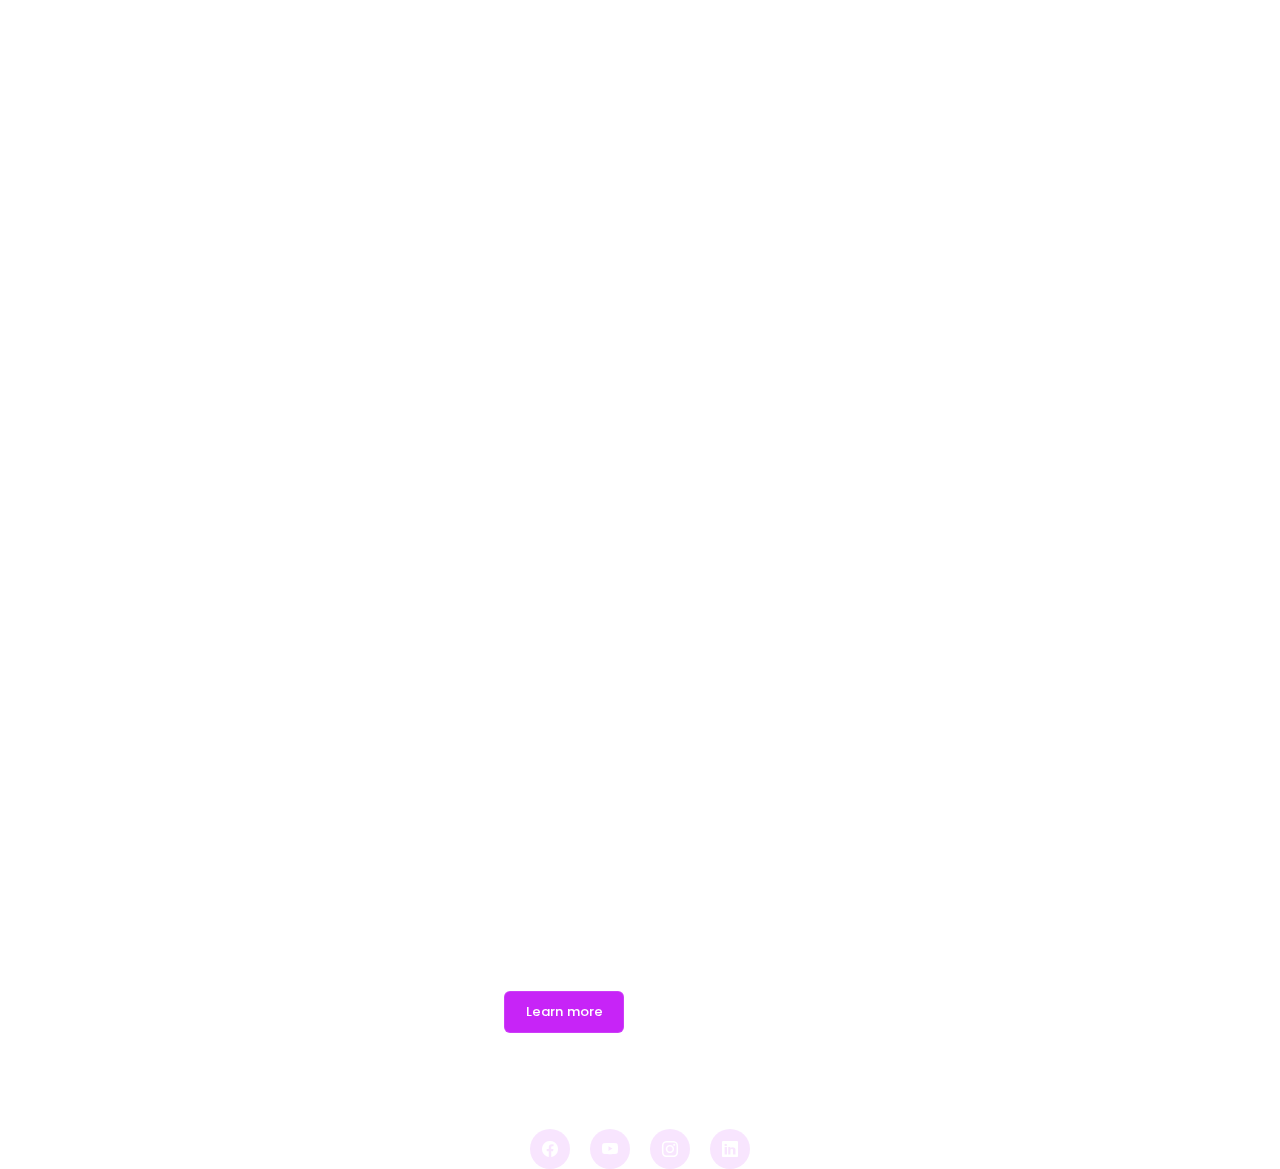
==== index.html @ b19f6e7a "Add files via upload" ====
<!DOCTYPE html>
<html lang="en">
<head>
    <meta charset="UTF-8">
    <meta name="viewport" content="width=device-width, initial-scale=1.0">
    <title>Animated Landing Page</title>
    <!-- CSS File  -->
    <link rel="stylesheet" href="styles.css">
    <!-- Bootstrap Icons  -->
    <link rel="stylesheet" href="https://cdn.jsdelivr.net/npm/bootstrap-icons@1.11.3/font/bootstrap-icons.min.css">
</head>
<body>
    <video autoplay loop muted>
        <source src="media/bg.mp4" >
    </video>
    <nav class="navbar">
        <div class="container">
            <a href="#" class="logo">Temporal Odyssey VR</a>
            <ul>
                <li><a href="#">Home</a></li>
                <li><a href="#">Services</a></li>
                <li><a href="#">Products</a></li>
                <li><a href="#">Plans</a></li>
                <li><a href="#">Contact</a></li>
            </ul>
        </div>
    </nav>

    <main class="container">
        <div class="page-content">
            <div class="inner-content">
                <h1 class="heading">Temporal Odyssey VR</h1>
                <p>Lorem ipsum dolor sit amet consectetur adipisicing elit. Maiores ullam, aliquid in vel quo eius possimus magni quibusdam ex perferendis, natus suscipit voluptas, debitis unde vitae omnis saepe ratione ea?</p>
                <div class="buttons">
                    <a href="#" class="active">Learn more</a>
                    <a href="#">Browse</a>
                </div>

                <div class="social-links">
                    <a href="#" class="bi bi-facebook" ></a>
                    <a href="#" class="bi bi-youtube" ></a>
                    <a href="#" class="bi bi-instagram" ></a>
                    <a href="#" class="bi bi-linkedin" ></a>
                </div>
            </div>
        </div>
    </main>
</body>
</html>
---- styles.css ----
/* Font Family  */
@font-face { font-family: 'Keshiki';  src: url("font-family/Keshiki/Sdasian-WyDon.ttf");  }
@font-face { font-family: 'sd-asian'; src: url("font-family/SD-Asian/Sdasian-WyDon.ttf"); }
@font-face { font-family: 'Poppins'; src: url("font-family/Poppins/Poppins-Medium.ttf");}

*, ::before, ::after {
    margin: 0;
    padding: 0;
    transition: .3s;
    box-sizing: border-box;
    color: #fff;
}

video {
    position: absolute;
    left: 0;
    top: 0;
    height: 100%;
    width: 100%;
    object-fit: cover;
    pointer-events: none;
    z-index: -1;
    transition: 1s;
}

.container {
    max-width: 950px;
    margin: auto;
}

.navbar {
    padding: 12px 10px;
}

.navbar .container {
    display: flex;
    justify-content: space-between;
    align-items: center;
}

.navbar .logo {
    font-family: 'sd-asian';
    text-decoration: none;
    font-size: 2rem;
}

.navbar ul {
    list-style-type: none;
    display: flex;
}

.navbar ul a {
    display: block;
    text-decoration: none;
    margin: 0 10px;
    padding: 8px 16px;
    font-family: 'Keshiki';
    position: relative;
}

.navbar ul:has(a:hover) a:not(:hover) {
    filter: blur(10px);
}

.page-content {
    text-align: center;
    margin-top: 12rem;
    padding: 0 10px;
}

.page-content .inner-content .heading {
    font-size: 16rem;
    font-family: 'sd-asian';
}

.page-content .inner-content p {
    font-family: 'Poppins', sans-serif;
}

.page-content .buttons {
    display: flex;
    justify-content: center;
    margin-top: 20px;
}

.page-content .buttons a {
    display: block;
    font-family: 'Poppins', sans-serif;
    text-decoration: none;
    margin: 0 16px;
    padding: 10px 12px;
    border-radius: 6px;
    font-size: 13px;
    min-width: 120px;
    text-align: center;
    position: relative;
    backdrop-filter: blur(60px);
    overflow: hidden;
    z-index: 1;
    border: 1px solid #ffffff1e;
}

.page-content .buttons a.active {
    background-color: #c724f7;
}

.page-content .buttons a.active:hover {
    box-shadow: 0 0 40px #c724f7;
}

.page-content .buttons a:nth-child(2)::before {
    content: '';
    position: absolute;
    left: -100%;
    top: 0;
    width: 100%;
    height: 100%;
    background: linear-gradient(40deg, #ffffff00, #ffffff20, #ffffff00);
    z-index: -1;
}

.page-content .buttons a:nth-child(2):hover::before { 
    left: 100%;
}

.page-content .buttons a:nth-child(2):hover {
    transition-delay: .3s;
    box-shadow: 0 0 40px #c724f7;
    background-color: #c724f7;
}

.page-content .social-links {
    margin-top: 6rem;
    display: flex;
    justify-content: center;
}

.page-content .social-links a {
    display: block;
    height: 40px;
    width: 40px;
    margin: 0 10px;
    border-radius: 99px;
    display: flex;
    justify-content: center;
    align-items: center;
    text-decoration: none;
    backdrop-filter: blur(160px);
    background: #c624f71e;
    overflow: hidden;
    position: relative;
    z-index: 1;
}

.page-content .social-links a::after {
    content: '';
    position: absolute;
    left: 0;
    bottom: 0;
    width: 100%;
    height: 0%;
    background: #c724f7;
    z-index: -1;
}

.page-content .social-links a:hover::after { 
    height: 100%;
}
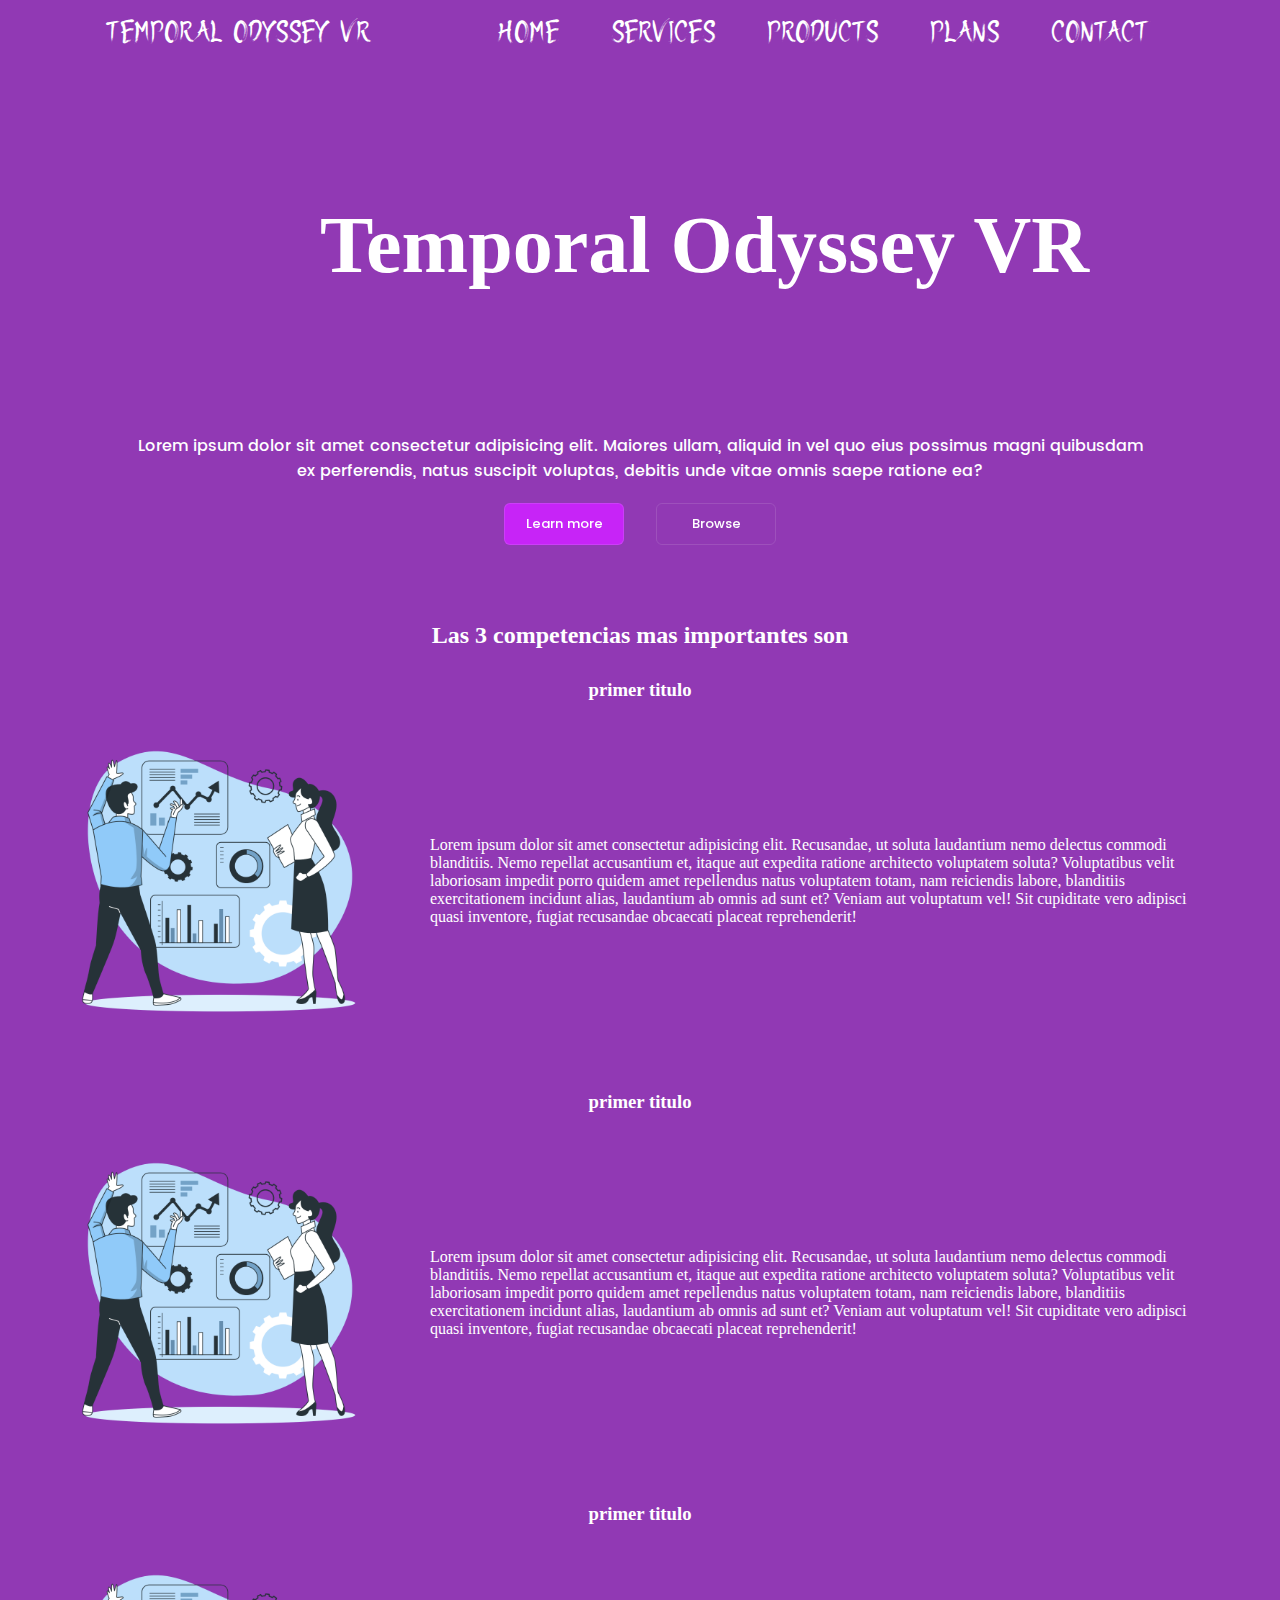
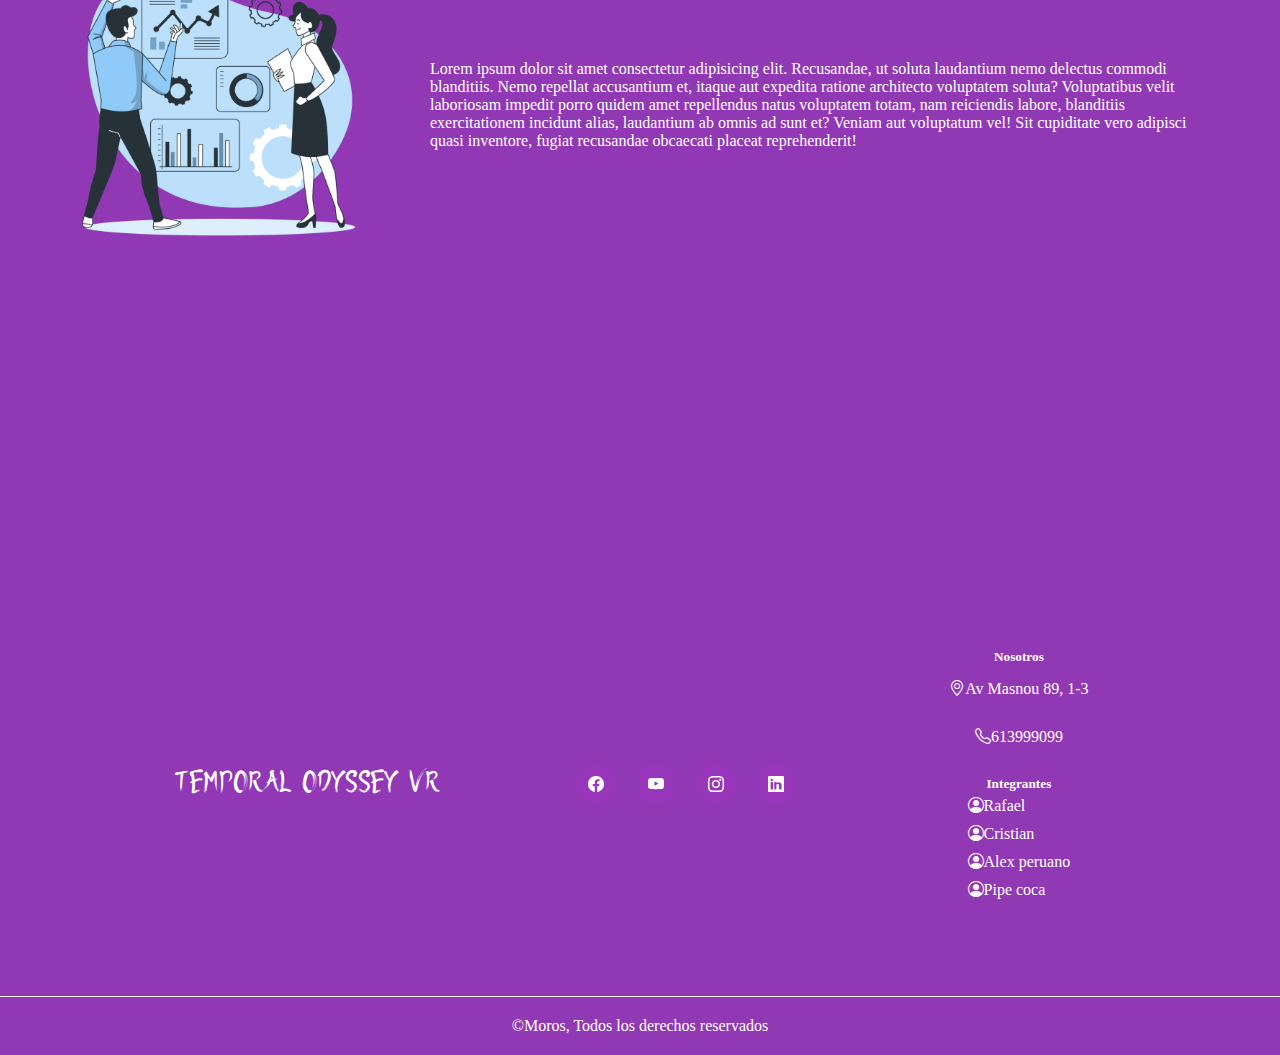
==== commit 8d21c156: "mejora del template, se ha arreglado algunos errores y he añadido un tema base" ====
--- a/index.html
+++ b/index.html
@@ -8,42 +8,118 @@
     <link rel="stylesheet" href="styles.css">
     <!-- Bootstrap Icons  -->
     <link rel="stylesheet" href="https://cdn.jsdelivr.net/npm/bootstrap-icons@1.11.3/font/bootstrap-icons.min.css">
+    <link rel="stylesheet" href="alex-es-gey.com">
+    <!-- import !important -->
+
 </head>
 <body>
-    <video autoplay loop muted>
-        <source src="media/bg.mp4" >
-    </video>
-    <nav class="navbar">
-        <div class="container">
-            <a href="#" class="logo">Temporal Odyssey VR</a>
-            <ul>
-                <li><a href="#">Home</a></li>
-                <li><a href="#">Services</a></li>
-                <li><a href="#">Products</a></li>
-                <li><a href="#">Plans</a></li>
-                <li><a href="#">Contact</a></li>
-            </ul>
+   <div class="hero">
+        <video autoplay loop muted>
+            <source src="media/bg.mp4" >
+        </video>
+        <nav class="navbar">
+            <div class="container navbar-slide">
+                <a href="#" class="logo">Temporal Odyssey VR</a>
+                <ul>
+                    <li><a href="#">Home</a></li>
+                    <li><a href="#">Services</a></li>
+                    <li><a href="#">Products</a></li>
+                    <li><a href="#">Plans</a></li>
+                    <li><a href="#">Contact</a></li>
+                </ul>
+            </div>
+        </nav>
+        <div class="title-flot">
+            <div class="wrapper">
+                <h1 class="heading">Temporal Odyssey VR</h1>
+            </div>
         </div>
-    </nav>
-
-    <main class="container">
         <div class="page-content">
             <div class="inner-content">
-                <h1 class="heading">Temporal Odyssey VR</h1>
                 <p>Lorem ipsum dolor sit amet consectetur adipisicing elit. Maiores ullam, aliquid in vel quo eius possimus magni quibusdam ex perferendis, natus suscipit voluptas, debitis unde vitae omnis saepe ratione ea?</p>
                 <div class="buttons">
                     <a href="#" class="active">Learn more</a>
                     <a href="#">Browse</a>
                 </div>
-
-                <div class="social-links">
-                    <a href="#" class="bi bi-facebook" ></a>
-                    <a href="#" class="bi bi-youtube" ></a>
-                    <a href="#" class="bi bi-instagram" ></a>
-                    <a href="#" class="bi bi-linkedin" ></a>
+            </div>
+        </div>
+   </div>
+    <main class="main">
+        <section id="competencia">
+            <div class="wrapper">
+                <h2 class="h2-center">Las 3 competencias mas importantes son</h2>
+                <article class="about-competencia-one box-article-about">
+                    <!--    RELLENAR CON EL CONTENIDO QUE LE VAMOS A COLOCAR  -->
+                    <h3>primer titulo</h3>
+                    <div class="articles-info">
+                        <p>Lorem ipsum dolor sit amet consectetur adipisicing elit. Recusandae, ut soluta laudantium nemo delectus commodi blanditiis. Nemo repellat accusantium et, itaque aut expedita ratione architecto voluptatem soluta? Voluptatibus velit laboriosam impedit porro quidem amet repellendus natus voluptatem totam, nam reiciendis labore, blanditiis exercitationem incidunt alias, laudantium ab omnis ad sunt et? Veniam aut voluptatum vel! Sit cupiditate vero adipisci quasi inventore, fugiat recusandae obcaecati placeat reprehenderit!</p>
+                    <img src="media/Business-Plan-bro.png" alt="estrategia 1">
+                    </div>
+                </article>
+                <article class="about-competencia-one box-article-about">
+                    <!--    RELLENAR CON EL CONTENIDO QUE LE VAMOS A COLOCAR  -->
+                    <h3>primer titulo</h3>
+                    <div class="articles-info">
+                        <p>Lorem ipsum dolor sit amet consectetur adipisicing elit. Recusandae, ut soluta laudantium nemo delectus commodi blanditiis. Nemo repellat accusantium et, itaque aut expedita ratione architecto voluptatem soluta? Voluptatibus velit laboriosam impedit porro quidem amet repellendus natus voluptatem totam, nam reiciendis labore, blanditiis exercitationem incidunt alias, laudantium ab omnis ad sunt et? Veniam aut voluptatum vel! Sit cupiditate vero adipisci quasi inventore, fugiat recusandae obcaecati placeat reprehenderit!</p>
+                    <img src="media/Business-Plan-bro.png" alt="estrategia 1">
+                    </div>
+                </article>
+                <article class="about-competencia-one box-article-about">
+                    <!--    RELLENAR CON EL CONTENIDO QUE LE VAMOS A COLOCAR  -->
+                    <h3>primer titulo</h3>
+                    <div class="articles-info">
+                        <p>Lorem ipsum dolor sit amet consectetur adipisicing elit. Recusandae, ut soluta laudantium nemo delectus commodi blanditiis. Nemo repellat accusantium et, itaque aut expedita ratione architecto voluptatem soluta? Voluptatibus velit laboriosam impedit porro quidem amet repellendus natus voluptatem totam, nam reiciendis labore, blanditiis exercitationem incidunt alias, laudantium ab omnis ad sunt et? Veniam aut voluptatum vel! Sit cupiditate vero adipisci quasi inventore, fugiat recusandae obcaecati placeat reprehenderit!</p>
+                    <img src="media/Business-Plan-bro.png" alt="estrategia 1">
+                    </div>
+                </article>
+            </div>    
+        </section>
+    </main>
+    <footer>
+        <div class="page-content footer-responsive">
+            <a href="#" class="logo ">Temporal Odyssey VR</a>
+            <div class="social-links">
+                <a href="#" class="bi bi-facebook" ></a>
+                <a href="#" class="bi bi-youtube" ></a>
+                <a href="#" class="bi bi-instagram" ></a>
+                <a href="#" class="bi bi-linkedin" ></a>
+            </div>
+            <div class="contact">
+                <h5>Nosotros</h5>
+                <div class="box-footer">
+                    <i class="bi bi-geo-alt"></i>
+                    <p>Av Masnou 89, 1-3</p>
+                </div>
+                <div class="box-footer">
+                    <i class="bi bi-telephone"></i>
+                    <p>613999099</p>
+                </div>
+                <div class="box-footer column-bro">
+                    <h5>Integrantes</h5>
+                    <ul class="ul-amigos">
+                        <li class="amigos-pendejos">
+                            <i class="bi bi-person-circle"></i>
+                            <p>Rafael </p>
+                        </li>
+                        <li class="amigos-pendejos">
+                            <i class="bi bi-person-circle"></i>
+                            <p>Cristian</p>
+                        </li>
+                        <li class="amigos-pendejos">
+                            <i class="bi bi-person-circle"></i>
+                            <p>Alex peruano</p>
+                        </li>
+                        <li class="amigos-pendejos">
+                            <i class="bi bi-person-circle"></i>
+                            <p>Pipe coca</p>
+                        </li>
+                    </ul>
                 </div>
             </div>
         </div>
-    </main>
+        <div class="copy">
+            <p>&copy;Moros, Todos los derechos reservados </p>
+        </div>
+    </footer>
 </body>
 </html>--- a/styles.css
+++ b/styles.css
@@ -11,11 +11,29 @@
     color: #fff;
 }
 
+img {
+    max-width: 100%;
+}
+
+body {
+    background-color: #9139b4;
+}
+
+.wrapper {
+    width: 1200px;
+    margin: 0 auto;
+}
+
+.hero {
+    position: relative;
+}
+
 video {
     position: absolute;
     left: 0;
     top: 0;
-    height: 100%;
+    max-height: 800px;
+    height: 600px;
     width: 100%;
     object-fit: cover;
     pointer-events: none;
@@ -23,26 +41,56 @@
     transition: 1s;
 }
 
-.container {
-    max-width: 950px;
-    margin: auto;
-}
-
 .navbar {
     padding: 12px 10px;
-}
-
-.navbar .container {
+    display: flex;
+    justify-content: center;
+}
+
+.navbar-slide {
     display: flex;
     justify-content: space-between;
     align-items: center;
-}
-
-.navbar .logo {
+    gap: 100px;
+}
+
+.navbar , .logo {
     font-family: 'sd-asian';
     text-decoration: none;
     font-size: 2rem;
 }
+
+.title-flot  h1{
+    position: absolute;
+    font-size: 5em;
+    top: 200px;
+    left: 25%;
+}
+
+.h2-center {text-align: center;}
+
+.box-article-about {
+    padding-top: 30px;
+    display: flex;
+    flex-direction: column;
+    justify-content: center;
+}
+
+.box-article-about h3 {text-align: center;}
+
+.articles-info {
+    display: flex;
+    flex-direction: row-reverse;
+    align-items: center;
+    
+}
+
+.articles-info p {padding: 20px 30px;}
+
+.box-article-about img {
+    width: 30%;
+}
+
 
 .navbar ul {
     list-style-type: none;
@@ -64,8 +112,8 @@
 
 .page-content {
     text-align: center;
-    margin-top: 12rem;
-    padding: 0 10px;
+    margin-top: 18rem;
+    padding: 6% 10%;
 }
 
 .page-content .inner-content .heading {
@@ -165,4 +213,42 @@
 
 .page-content .social-links a:hover::after { 
     height: 100%;
+}
+
+.footer-responsive {
+    display: grid;
+    grid-template-columns: 35% 1fr 26%;
+    justify-content: center;
+    align-items: center;
+}
+
+.footer-responsive .social-links {
+    margin-top: 0;
+}
+
+.box-footer {
+    display: flex;
+    justify-content: center;
+    align-items: center;
+    padding: 15px 0;
+}
+
+.column-bro {
+    flex-direction: column;
+}
+
+.amigos-pendejos {
+    display: flex;
+    padding-top: 5px;
+    padding-bottom: 5px;
+}
+
+.ul-amigos {
+    list-style-type: none;
+}
+
+.copy {
+    border-top: 1px solid #fff;
+    text-align: center;
+    padding: 20px 0;
 }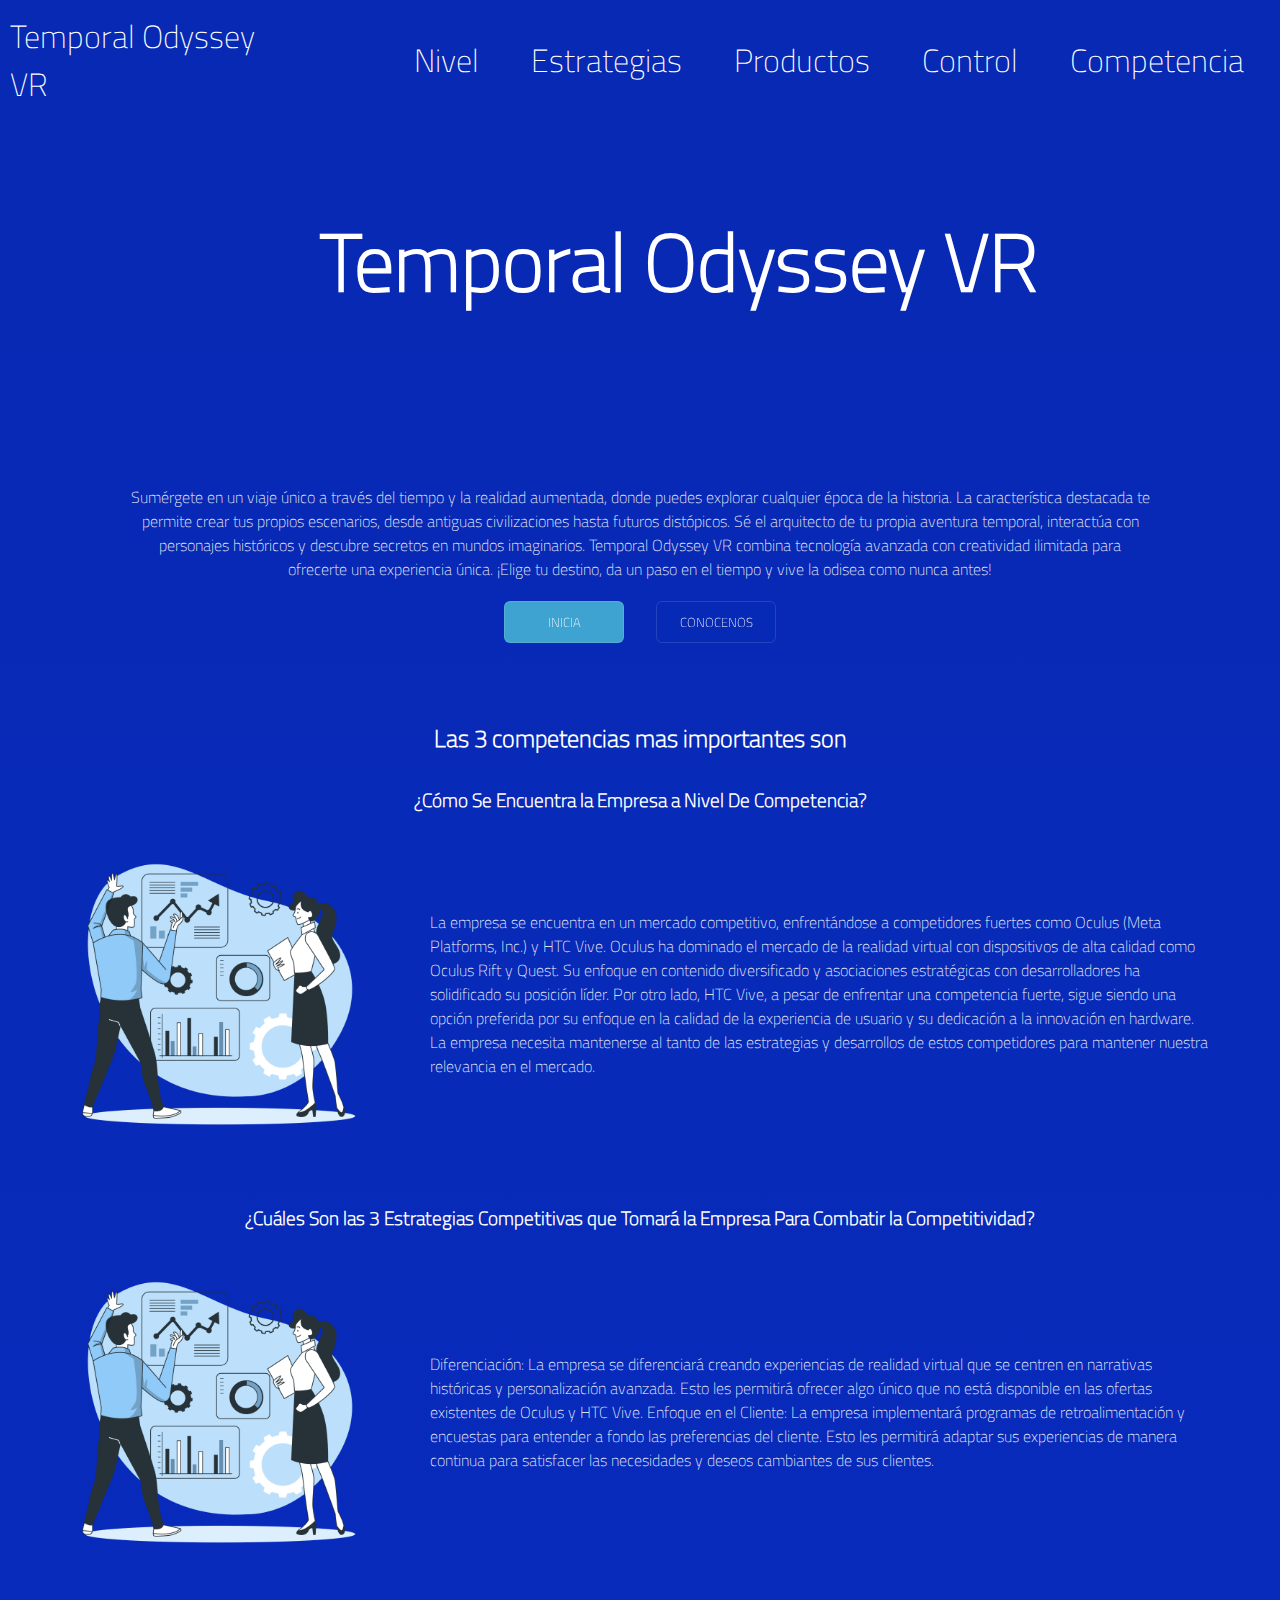
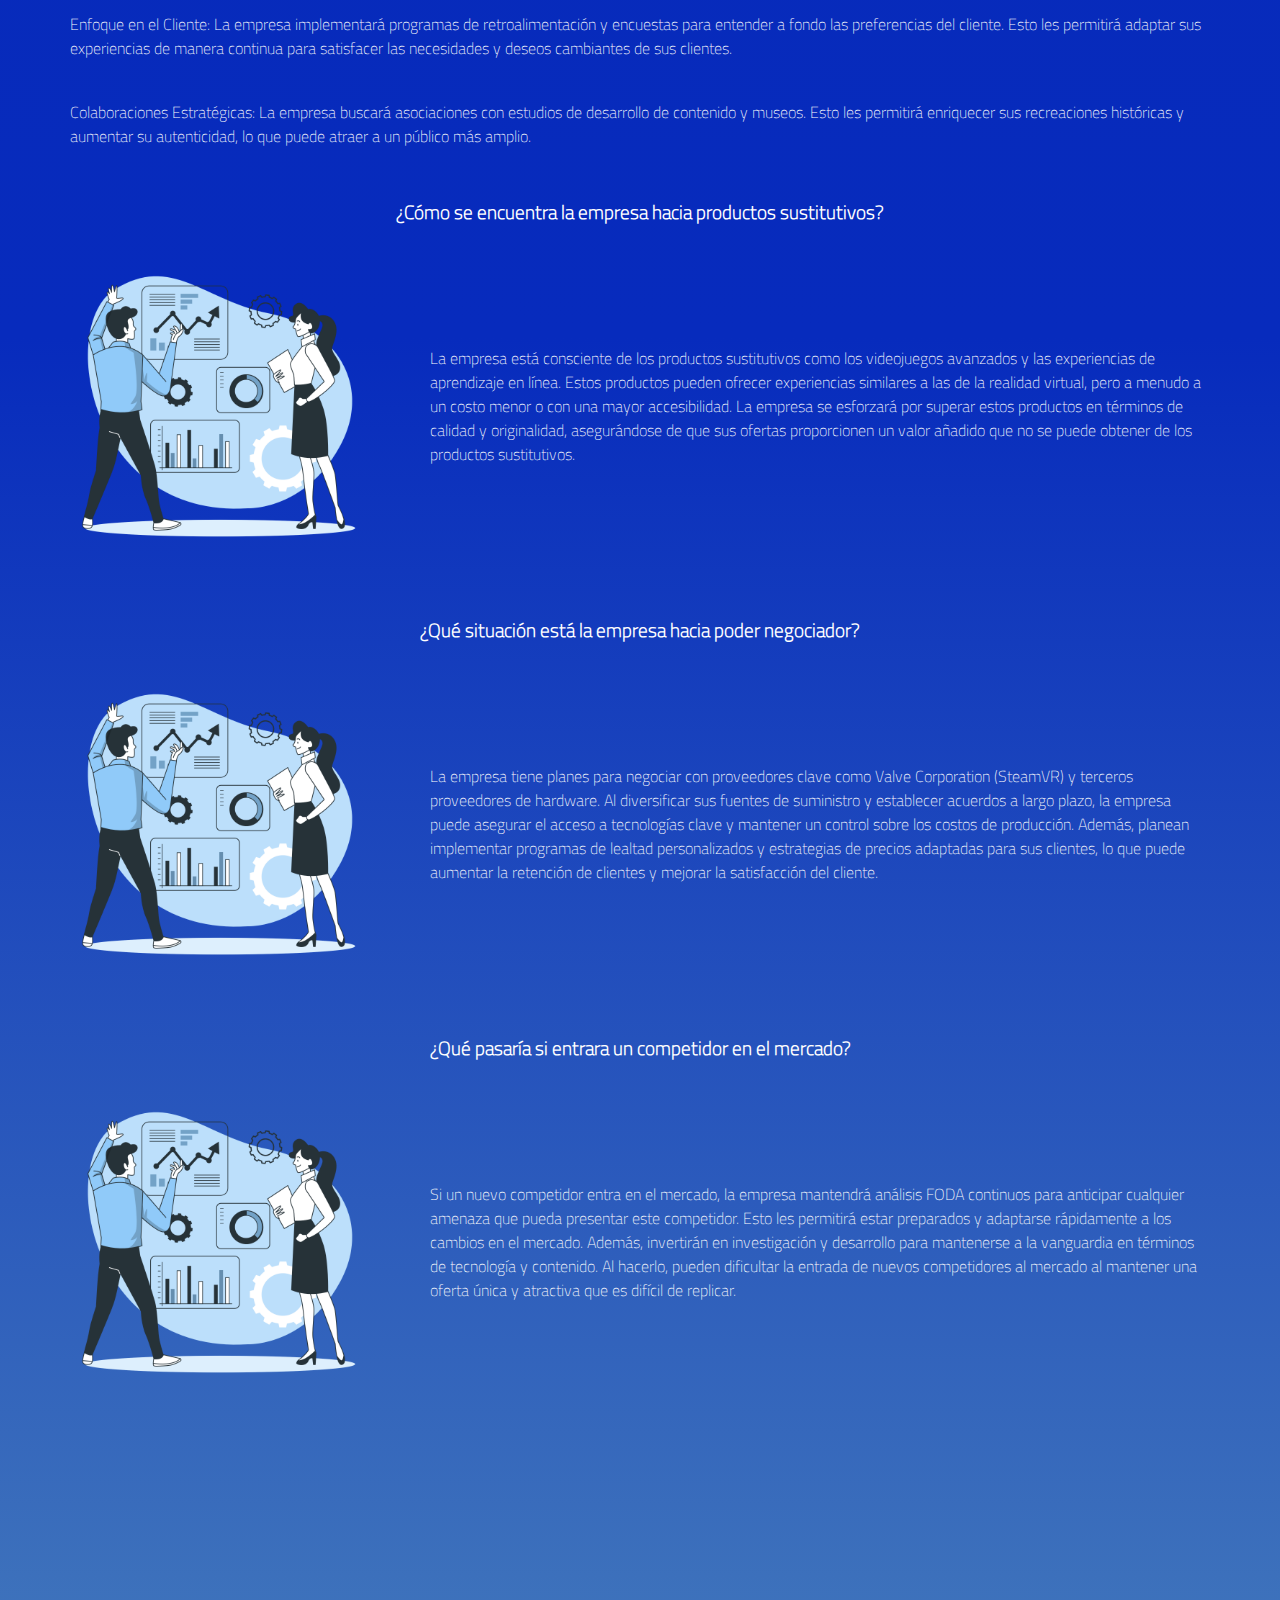
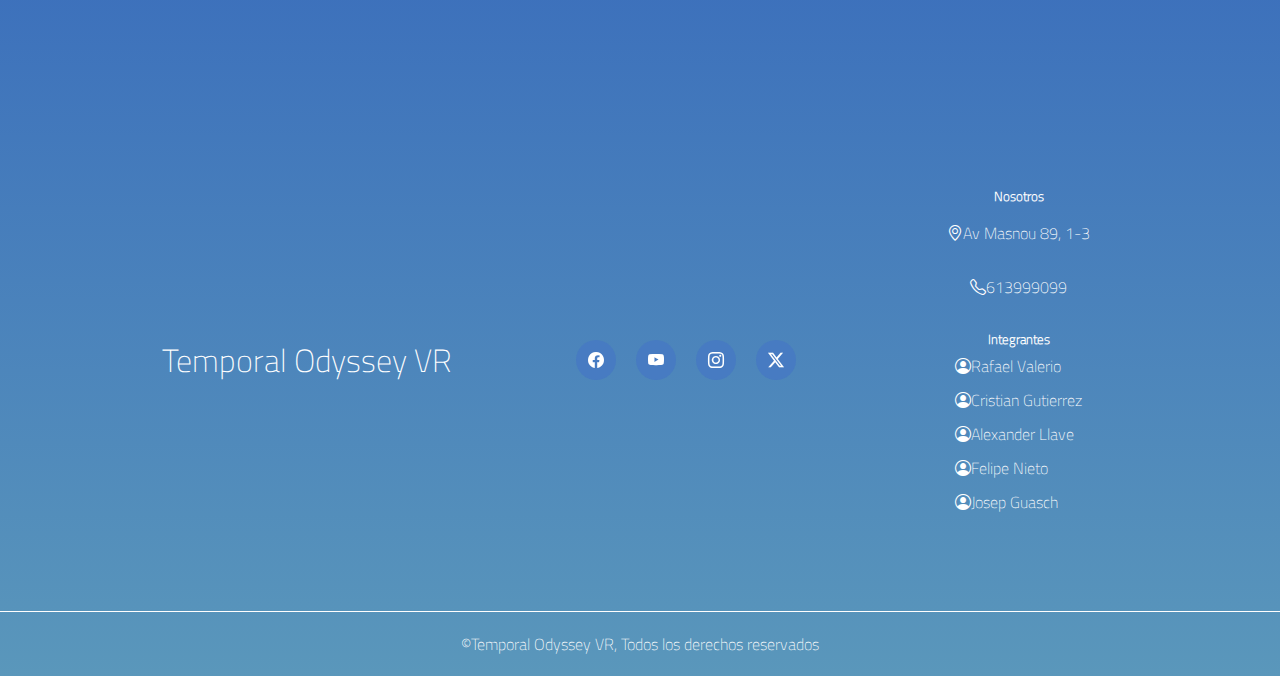
==== commit 551145d2: "pequeños cambios falta varias modificaciones" ====
--- a/index.html
+++ b/index.html
@@ -3,7 +3,7 @@
 <head>
     <meta charset="UTF-8">
     <meta name="viewport" content="width=device-width, initial-scale=1.0">
-    <title>Animated Landing Page</title>
+    <title>Temporal Odyssey VR</title>
     <!-- CSS File  -->
     <link rel="stylesheet" href="styles.css">
     <!-- Bootstrap Icons  -->
@@ -21,11 +21,11 @@
             <div class="container navbar-slide">
                 <a href="#" class="logo">Temporal Odyssey VR</a>
                 <ul>
-                    <li><a href="#">Home</a></li>
-                    <li><a href="#">Services</a></li>
-                    <li><a href="#">Products</a></li>
-                    <li><a href="#">Plans</a></li>
-                    <li><a href="#">Contact</a></li>
+                    <li><a href="#competencia">Nivel</a></li>
+                    <li><a href="#estrategias">Estrategias</a></li>
+                    <li><a href="#productos">Productos</a></li>
+                    <li><a href="#control">Control</a></li>
+                    <li><a href="#competidor">Competencia</a></li>
                 </ul>
             </div>
         </nav>
@@ -36,10 +36,10 @@
         </div>
         <div class="page-content">
             <div class="inner-content">
-                <p>Lorem ipsum dolor sit amet consectetur adipisicing elit. Maiores ullam, aliquid in vel quo eius possimus magni quibusdam ex perferendis, natus suscipit voluptas, debitis unde vitae omnis saepe ratione ea?</p>
+                <p>Sumérgete en un viaje único a través del tiempo y la realidad aumentada, donde puedes explorar cualquier época de la historia. La característica destacada te permite crear tus propios escenarios, desde antiguas civilizaciones hasta futuros distópicos. Sé el arquitecto de tu propia aventura temporal, interactúa con personajes históricos y descubre secretos en mundos imaginarios. Temporal Odyssey VR combina tecnología avanzada con creatividad ilimitada para ofrecerte una experiencia única. ¡Elige tu destino, da un paso en el tiempo y vive la odisea como nunca antes!</p>
                 <div class="buttons">
-                    <a href="#" class="active">Learn more</a>
-                    <a href="#">Browse</a>
+                    <a href="#" class="active">INICIA</a>
+                    <a href="./pagina2.html">CONOCENOS</a>
                 </div>
             </div>
         </div>
@@ -47,28 +47,58 @@
     <main class="main">
         <section id="competencia">
             <div class="wrapper">
-                <h2 class="h2-center">Las 3 competencias mas importantes son</h2>
+                <h2 class="h2-center">Las 3 competencias mas importantes son</h2> <!--hay que corregir esto--> 
                 <article class="about-competencia-one box-article-about">
                     <!--    RELLENAR CON EL CONTENIDO QUE LE VAMOS A COLOCAR  -->
-                    <h3>primer titulo</h3>
+                    <h3>¿Cómo Se Encuentra la Empresa a Nivel De Competencia?</h3>
                     <div class="articles-info">
-                        <p>Lorem ipsum dolor sit amet consectetur adipisicing elit. Recusandae, ut soluta laudantium nemo delectus commodi blanditiis. Nemo repellat accusantium et, itaque aut expedita ratione architecto voluptatem soluta? Voluptatibus velit laboriosam impedit porro quidem amet repellendus natus voluptatem totam, nam reiciendis labore, blanditiis exercitationem incidunt alias, laudantium ab omnis ad sunt et? Veniam aut voluptatum vel! Sit cupiditate vero adipisci quasi inventore, fugiat recusandae obcaecati placeat reprehenderit!</p>
+                        <p>La empresa se encuentra en un mercado competitivo, enfrentándose a competidores fuertes como Oculus (Meta Platforms, Inc.) y HTC Vive. Oculus ha dominado el mercado de la realidad virtual con dispositivos de alta calidad como Oculus Rift y Quest. Su enfoque en contenido diversificado y asociaciones estratégicas con desarrolladores ha solidificado su posición líder. Por otro lado, HTC Vive, a pesar de enfrentar una competencia fuerte, sigue siendo una opción preferida por su enfoque en la calidad de la experiencia de usuario y su dedicación a la innovación en hardware. La empresa necesita mantenerse al tanto de las estrategias y desarrollos de estos competidores para mantener nuestra relevancia en el mercado.</p>
                     <img src="media/Business-Plan-bro.png" alt="estrategia 1">
                     </div>
                 </article>
-                <article class="about-competencia-one box-article-about">
+                <article id="estrategias" class="about-competencia-one box-article-about">
                     <!--    RELLENAR CON EL CONTENIDO QUE LE VAMOS A COLOCAR  -->
-                    <h3>primer titulo</h3>
+                    <h3>¿Cuáles Son las 3 Estrategias Competitivas que Tomará la Empresa Para Combatir la Competitividad?</h3>
                     <div class="articles-info">
-                        <p>Lorem ipsum dolor sit amet consectetur adipisicing elit. Recusandae, ut soluta laudantium nemo delectus commodi blanditiis. Nemo repellat accusantium et, itaque aut expedita ratione architecto voluptatem soluta? Voluptatibus velit laboriosam impedit porro quidem amet repellendus natus voluptatem totam, nam reiciendis labore, blanditiis exercitationem incidunt alias, laudantium ab omnis ad sunt et? Veniam aut voluptatum vel! Sit cupiditate vero adipisci quasi inventore, fugiat recusandae obcaecati placeat reprehenderit!</p>
+                        <p>
+                        Diferenciación:
+                         La empresa se diferenciará creando experiencias de realidad virtual que se centren en narrativas históricas y personalización avanzada. Esto les permitirá ofrecer algo único que no está disponible en las ofertas existentes de Oculus y HTC Vive.
+                        Enfoque en el Cliente:
+                        La empresa implementará programas de retroalimentación y encuestas para entender a fondo las preferencias del cliente. Esto les permitirá adaptar sus experiencias de manera continua para satisfacer las necesidades y deseos cambiantes de sus clientes.</p>
+                    <img src="media/Business-Plan-bro.png" alt="estrategia 1">
+                    </div>
+                    <div class="articles-info">
+                        <p>Enfoque en el Cliente:
+                           La empresa implementará programas de retroalimentación y encuestas para entender a fondo las preferencias del cliente. Esto les permitirá adaptar sus experiencias de manera continua para satisfacer las necesidades y deseos cambiantes de sus clientes.</p>
+                    
+                    </div>
+                    <div class="articles-info">
+                        <p>Colaboraciones Estratégicas:
+                         La empresa buscará asociaciones con estudios de desarrollo de contenido y museos. Esto les permitirá enriquecer sus recreaciones históricas y aumentar su autenticidad, lo que puede atraer a un público más amplio.</p>
+                    
+                    </div>
+                </article>
+                <article id="productos" class="about-competencia-one box-article-about">
+                    <!--    RELLENAR CON EL CONTENIDO QUE LE VAMOS A COLOCAR  -->
+                    <h3>¿Cómo se encuentra la empresa hacia productos sustitutivos?</h3>
+                    <div class="articles-info">
+                        <p>La empresa está consciente de los productos sustitutivos como los videojuegos avanzados y las experiencias de aprendizaje en línea. Estos productos pueden ofrecer experiencias similares a las de la realidad virtual, pero a menudo a un costo menor o con una mayor accesibilidad. La empresa se esforzará por superar estos productos en términos de calidad y originalidad, asegurándose de que sus ofertas proporcionen un valor añadido que no se puede obtener de los productos sustitutivos.</p>
                     <img src="media/Business-Plan-bro.png" alt="estrategia 1">
                     </div>
                 </article>
-                <article class="about-competencia-one box-article-about">
+                <article id="control" class="about-competencia-one box-article-about">
                     <!--    RELLENAR CON EL CONTENIDO QUE LE VAMOS A COLOCAR  -->
-                    <h3>primer titulo</h3>
+                    <h3>¿Qué situación está la empresa hacia poder negociador?</h3>
                     <div class="articles-info">
-                        <p>Lorem ipsum dolor sit amet consectetur adipisicing elit. Recusandae, ut soluta laudantium nemo delectus commodi blanditiis. Nemo repellat accusantium et, itaque aut expedita ratione architecto voluptatem soluta? Voluptatibus velit laboriosam impedit porro quidem amet repellendus natus voluptatem totam, nam reiciendis labore, blanditiis exercitationem incidunt alias, laudantium ab omnis ad sunt et? Veniam aut voluptatum vel! Sit cupiditate vero adipisci quasi inventore, fugiat recusandae obcaecati placeat reprehenderit!</p>
+                        <p>La empresa tiene planes para negociar con proveedores clave como Valve Corporation (SteamVR) y terceros proveedores de hardware. Al diversificar sus fuentes de suministro y establecer acuerdos a largo plazo, la empresa puede asegurar el acceso a tecnologías clave y mantener un control sobre los costos de producción. Además, planean implementar programas de lealtad personalizados y estrategias de precios adaptadas para sus clientes, lo que puede aumentar la retención de clientes y mejorar la satisfacción del cliente.</p>
+                    <img src="media/Business-Plan-bro.png" alt="estrategia 1">
+                    </div>
+                </article>
+                <article id="competidor" class="about-competencia-one box-article-about">
+                    <!--    RELLENAR CON EL CONTENIDO QUE LE VAMOS A COLOCAR  -->
+                    <h3>¿Qué pasaría si entrara un competidor en el mercado?</h3>
+                    <div class="articles-info">
+                        <p>Si un nuevo competidor entra en el mercado, la empresa mantendrá análisis FODA continuos para anticipar cualquier amenaza que pueda presentar este competidor. Esto les permitirá estar preparados y adaptarse rápidamente a los cambios en el mercado. Además, invertirán en investigación y desarrollo para mantenerse a la vanguardia en términos de tecnología y contenido. Al hacerlo, pueden dificultar la entrada de nuevos competidores al mercado al mantener una oferta única y atractiva que es difícil de replicar. </p>
                     <img src="media/Business-Plan-bro.png" alt="estrategia 1">
                     </div>
                 </article>
@@ -82,7 +112,7 @@
                 <a href="#" class="bi bi-facebook" ></a>
                 <a href="#" class="bi bi-youtube" ></a>
                 <a href="#" class="bi bi-instagram" ></a>
-                <a href="#" class="bi bi-linkedin" ></a>
+                <a href="#" class="bi bi-twitter-x" ></a>
             </div>
             <div class="contact">
                 <h5>Nosotros</h5>
@@ -99,26 +129,30 @@
                     <ul class="ul-amigos">
                         <li class="amigos-pendejos">
                             <i class="bi bi-person-circle"></i>
-                            <p>Rafael </p>
+                            <p>Rafael Valerio</p>
                         </li>
                         <li class="amigos-pendejos">
                             <i class="bi bi-person-circle"></i>
-                            <p>Cristian</p>
+                            <p>Cristian Gutierrez</p>
                         </li>
                         <li class="amigos-pendejos">
                             <i class="bi bi-person-circle"></i>
-                            <p>Alex peruano</p>
+                            <p>Alexander Llave</p>
                         </li>
                         <li class="amigos-pendejos">
                             <i class="bi bi-person-circle"></i>
-                            <p>Pipe coca</p>
+                            <p>Felipe Nieto</p>
+                        </li>
+                        <li class="amigos-pendejos">
+                            <i class="bi bi-person-circle"></i>
+                            <p>Josep Guasch</p>
                         </li>
                     </ul>
                 </div>
             </div>
         </div>
         <div class="copy">
-            <p>&copy;Moros, Todos los derechos reservados </p>
+            <p>&copy;Temporal Odyssey VR, Todos los derechos reservados </p>
         </div>
     </footer>
 </body>
--- a/styles.css
+++ b/styles.css
@@ -1,6 +1,9 @@
 /* Font Family  */
-@font-face { font-family: 'Keshiki';  src: url("font-family/Keshiki/Sdasian-WyDon.ttf");  }
-@font-face { font-family: 'sd-asian'; src: url("font-family/SD-Asian/Sdasian-WyDon.ttf"); }
+/* @font-face { font-family: 'titillium'; src: url("font-family/topazianoncommercial/TopaziaNonCommercial.otf");} */
+@font-face {
+    font-family: 'titillium';
+    src: url("font-family/Titillium_Web/TitilliumWeb-ExtraLight.ttf");
+}
 @font-face { font-family: 'Poppins'; src: url("font-family/Poppins/Poppins-Medium.ttf");}
 
 *, ::before, ::after {
@@ -16,7 +19,10 @@
 }
 
 body {
-    background-color: #9139b4;
+    /* background-color: #072bbd; */
+    background: linear-gradient(to bottom, #0729b3, #072bbd, #5a97bb);
+    font-family: 'titillium';
+
 }
 
 .wrapper {
@@ -40,7 +46,24 @@
     z-index: -1;
     transition: 1s;
 }
-
+/* pagina 2 nosotros */
+.template2-video {
+    position: fixed;
+    left: 0;
+    top: 0;
+    width: 100%;
+    height: 100%;
+    object-fit: cover;
+    pointer-events: none;
+    z-index: -1;
+    transition: 1s;
+}
+
+/* .about  */
+
+
+
+/*/pagina 2 nosotros */
 .navbar {
     padding: 12px 10px;
     display: flex;
@@ -55,12 +78,13 @@
 }
 
 .navbar , .logo {
-    font-family: 'sd-asian';
+    font-family: 'titillium';
     text-decoration: none;
     font-size: 2rem;
 }
 
 .title-flot  h1{
+    font-family: 'titillium';
     position: absolute;
     font-size: 5em;
     top: 200px;
@@ -102,7 +126,7 @@
     text-decoration: none;
     margin: 0 10px;
     padding: 8px 16px;
-    font-family: 'Keshiki';
+    font-family: 'titillium';
     position: relative;
 }
 
@@ -118,11 +142,11 @@
 
 .page-content .inner-content .heading {
     font-size: 16rem;
-    font-family: 'sd-asian';
+    font-family: 'titillium';
 }
 
 .page-content .inner-content p {
-    font-family: 'Poppins', sans-serif;
+    font-family: 'titillium';
 }
 
 .page-content .buttons {
@@ -133,7 +157,7 @@
 
 .page-content .buttons a {
     display: block;
-    font-family: 'Poppins', sans-serif;
+    font-family: 'titillium';
     text-decoration: none;
     margin: 0 16px;
     padding: 10px 12px;
@@ -149,11 +173,11 @@
 }
 
 .page-content .buttons a.active {
-    background-color: #c724f7;
+    background-color: #3fa3d1;
 }
 
 .page-content .buttons a.active:hover {
-    box-shadow: 0 0 40px #c724f7;
+    box-shadow: 0 0 40px #3fa3d1;
 }
 
 .page-content .buttons a:nth-child(2)::before {
@@ -173,8 +197,8 @@
 
 .page-content .buttons a:nth-child(2):hover {
     transition-delay: .3s;
-    box-shadow: 0 0 40px #c724f7;
-    background-color: #c724f7;
+    box-shadow: 0 0 40px #3fa3d1;
+    background-color: #3fa3d1;
 }
 
 .page-content .social-links {
@@ -194,7 +218,7 @@
     align-items: center;
     text-decoration: none;
     backdrop-filter: blur(160px);
-    background: #c624f71e;
+    background: #242ff71e;
     overflow: hidden;
     position: relative;
     z-index: 1;
@@ -207,7 +231,7 @@
     bottom: 0;
     width: 100%;
     height: 0%;
-    background: #c724f7;
+    background: #3fa3d1;
     z-index: -1;
 }
 
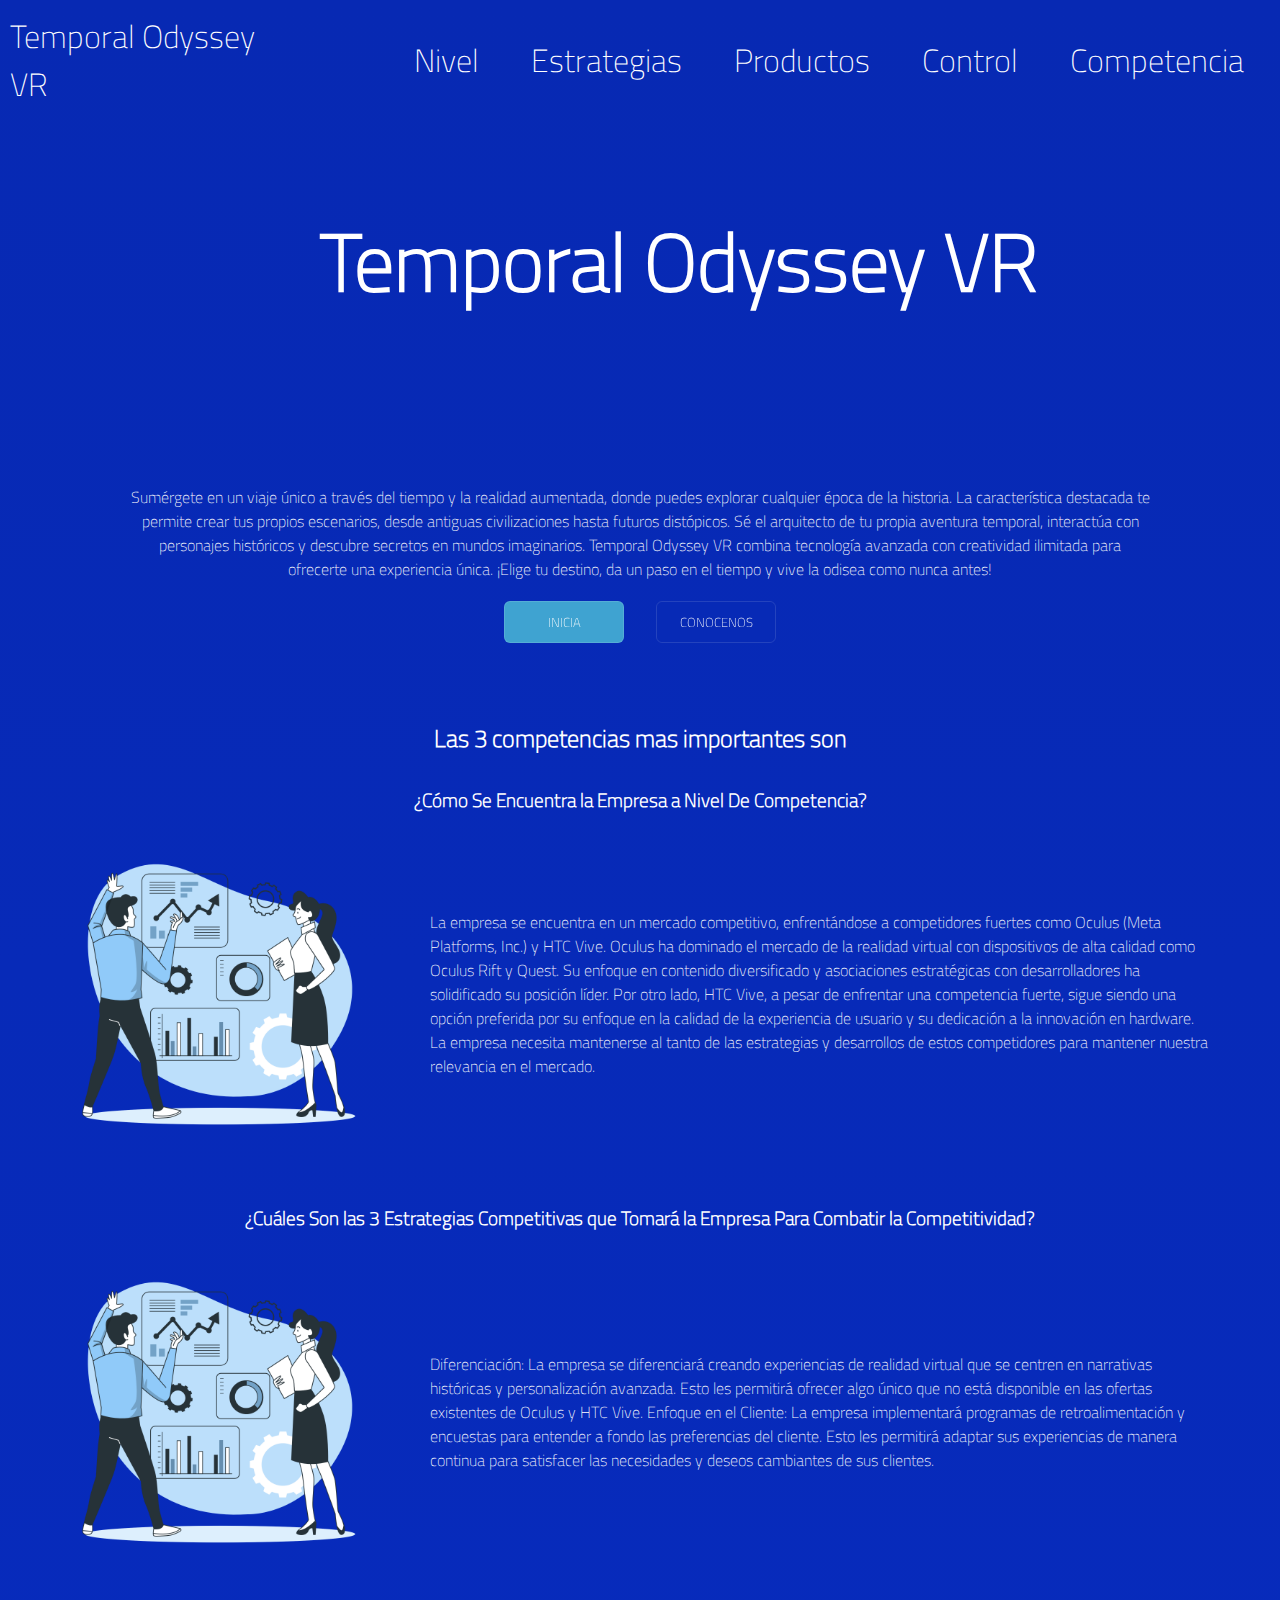
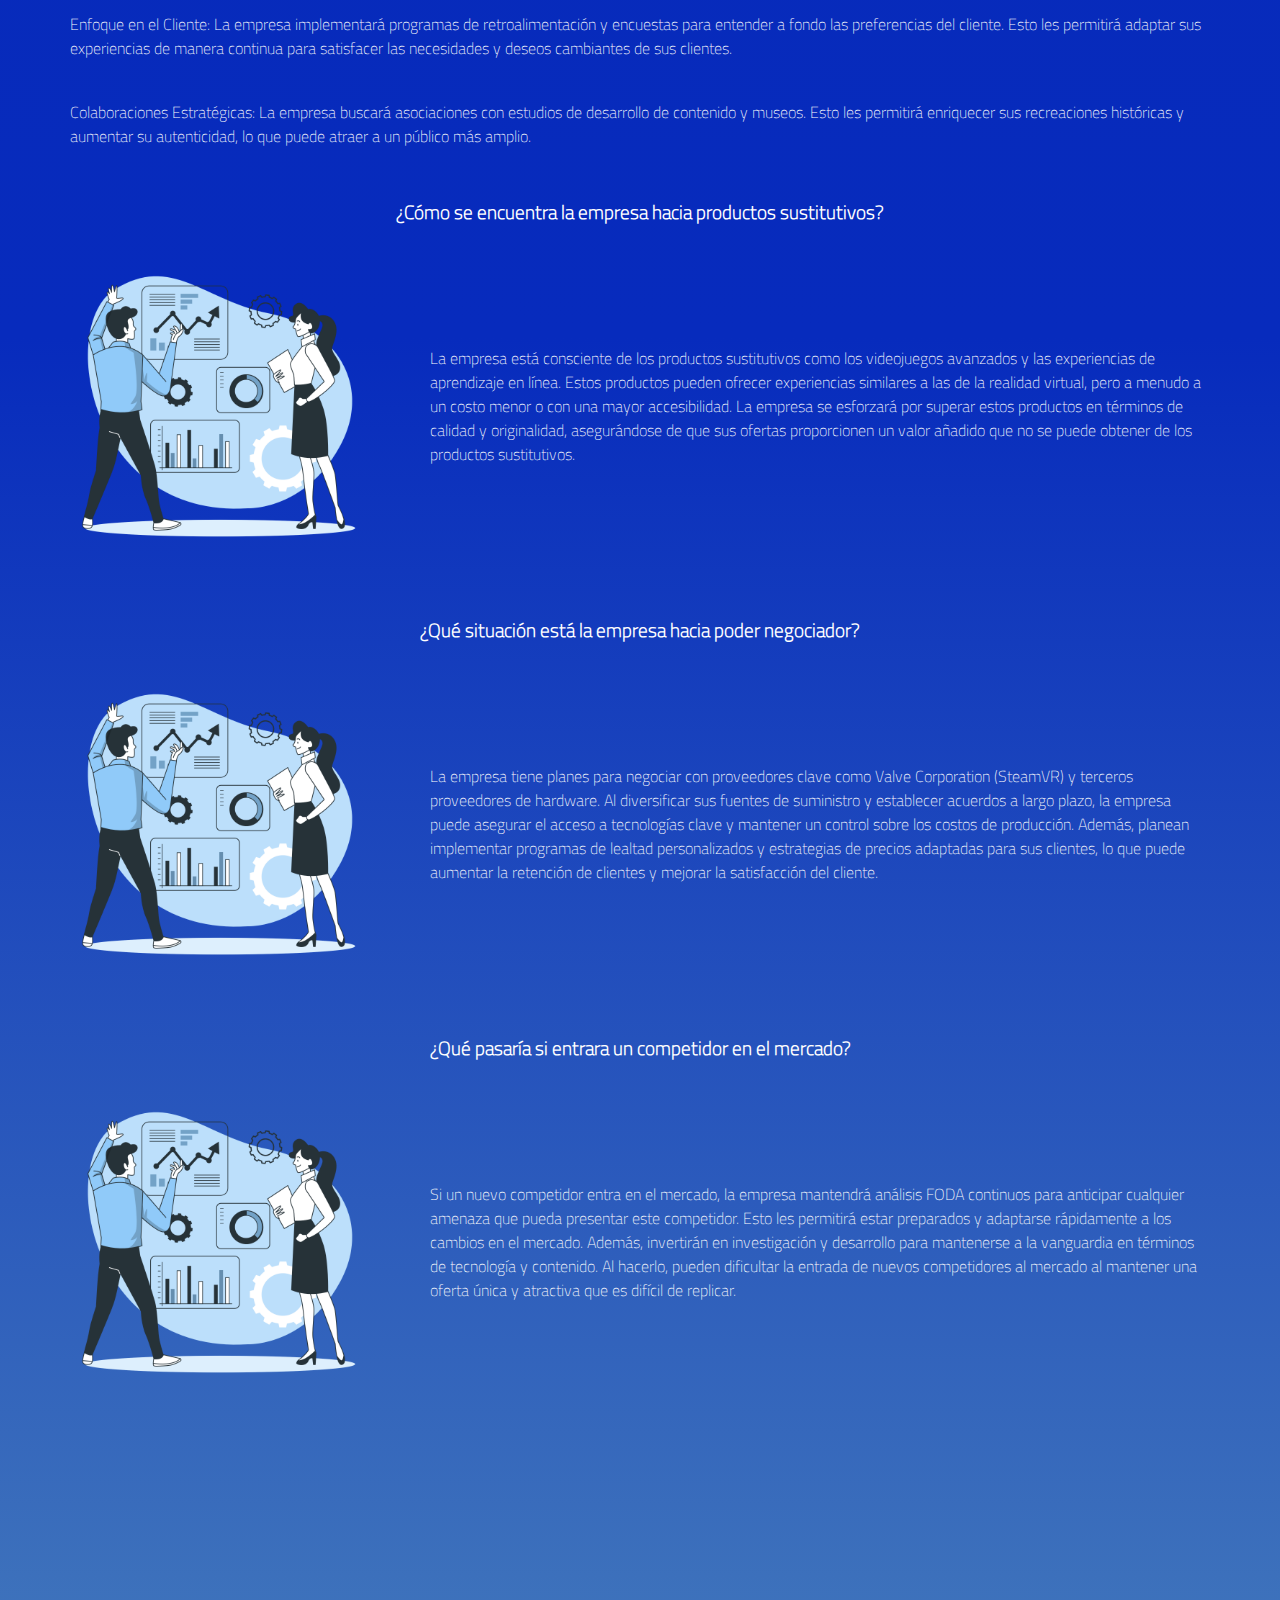
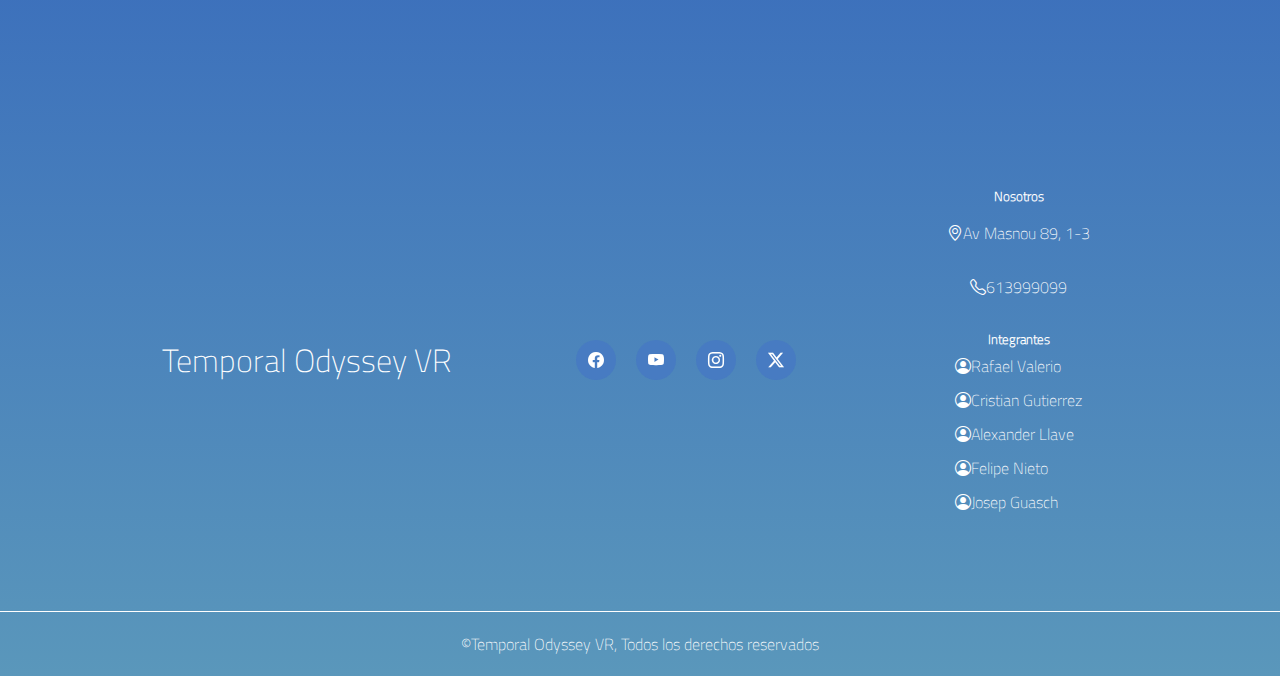
==== commit f066cb2b: "hice un poco de responsive, no se ve bien aun" ====
--- a/index.html
+++ b/index.html
@@ -9,6 +9,8 @@
     <!-- Bootstrap Icons  -->
     <link rel="stylesheet" href="https://cdn.jsdelivr.net/npm/bootstrap-icons@1.11.3/font/bootstrap-icons.min.css">
     <link rel="stylesheet" href="alex-es-gey.com">
+
+    <link type="text/css" rel="stylesheet" href="https://cdnjs.cloudflare.com/ajax/libs/font-awesome/6.0.0/css/all.min.css">
     <!-- import !important -->
 
 </head>
@@ -20,13 +22,16 @@
         <nav class="navbar">
             <div class="container navbar-slide">
                 <a href="#" class="logo">Temporal Odyssey VR</a>
-                <ul>
-                    <li><a href="#competencia">Nivel</a></li>
-                    <li><a href="#estrategias">Estrategias</a></li>
-                    <li><a href="#productos">Productos</a></li>
-                    <li><a href="#control">Control</a></li>
-                    <li><a href="#competidor">Competencia</a></li>
-                </ul>
+                <div class="bars-responsive all-slider">
+                    <i class="fa-solid fa-bars if-responsive"></i>
+                    <ul class="ul-sliders nav-responsive all-bars">
+                        <li><a href="#competencia">Nivel</a></li>
+                        <li><a href="#estrategias">Estrategias</a></li>
+                        <li><a href="#productos">Productos</a></li>
+                        <li><a href="#control">Control</a></li>
+                        <li><a href="#competidor">Competencia</a></li>
+                    </ul>
+                </div>
             </div>
         </nav>
         <div class="title-flot">
--- a/styles.css
+++ b/styles.css
@@ -19,7 +19,6 @@
 }
 
 body {
-    /* background-color: #072bbd; */
     background: linear-gradient(to bottom, #0729b3, #072bbd, #5a97bb);
     font-family: 'titillium';
 
@@ -33,6 +32,7 @@
 .hero {
     position: relative;
 }
+
 
 video {
     position: absolute;
@@ -59,9 +59,9 @@
     transition: 1s;
 }
 
+
+
 /* .about  */
-
-
 
 /*/pagina 2 nosotros */
 .navbar {
@@ -82,6 +82,11 @@
     text-decoration: none;
     font-size: 2rem;
 }
+
+.bars-responsive > i {
+    display: none;
+}
+
 
 .title-flot  h1{
     font-family: 'titillium';
@@ -275,4 +280,14 @@
     border-top: 1px solid #fff;
     text-align: center;
     padding: 20px 0;
+}
+
+@media only screen and (max-width: 320px) {
+    .bars-responsive {display: none;}
+    .title-flot h1{font-size: 2em;}
+}
+
+@media only screen and (min-width:321px) and (max-width: 750px) {
+    .bars-responsive {display: none;}
+    .title-flot h1{font-size: 2em; text-align: center;}
 }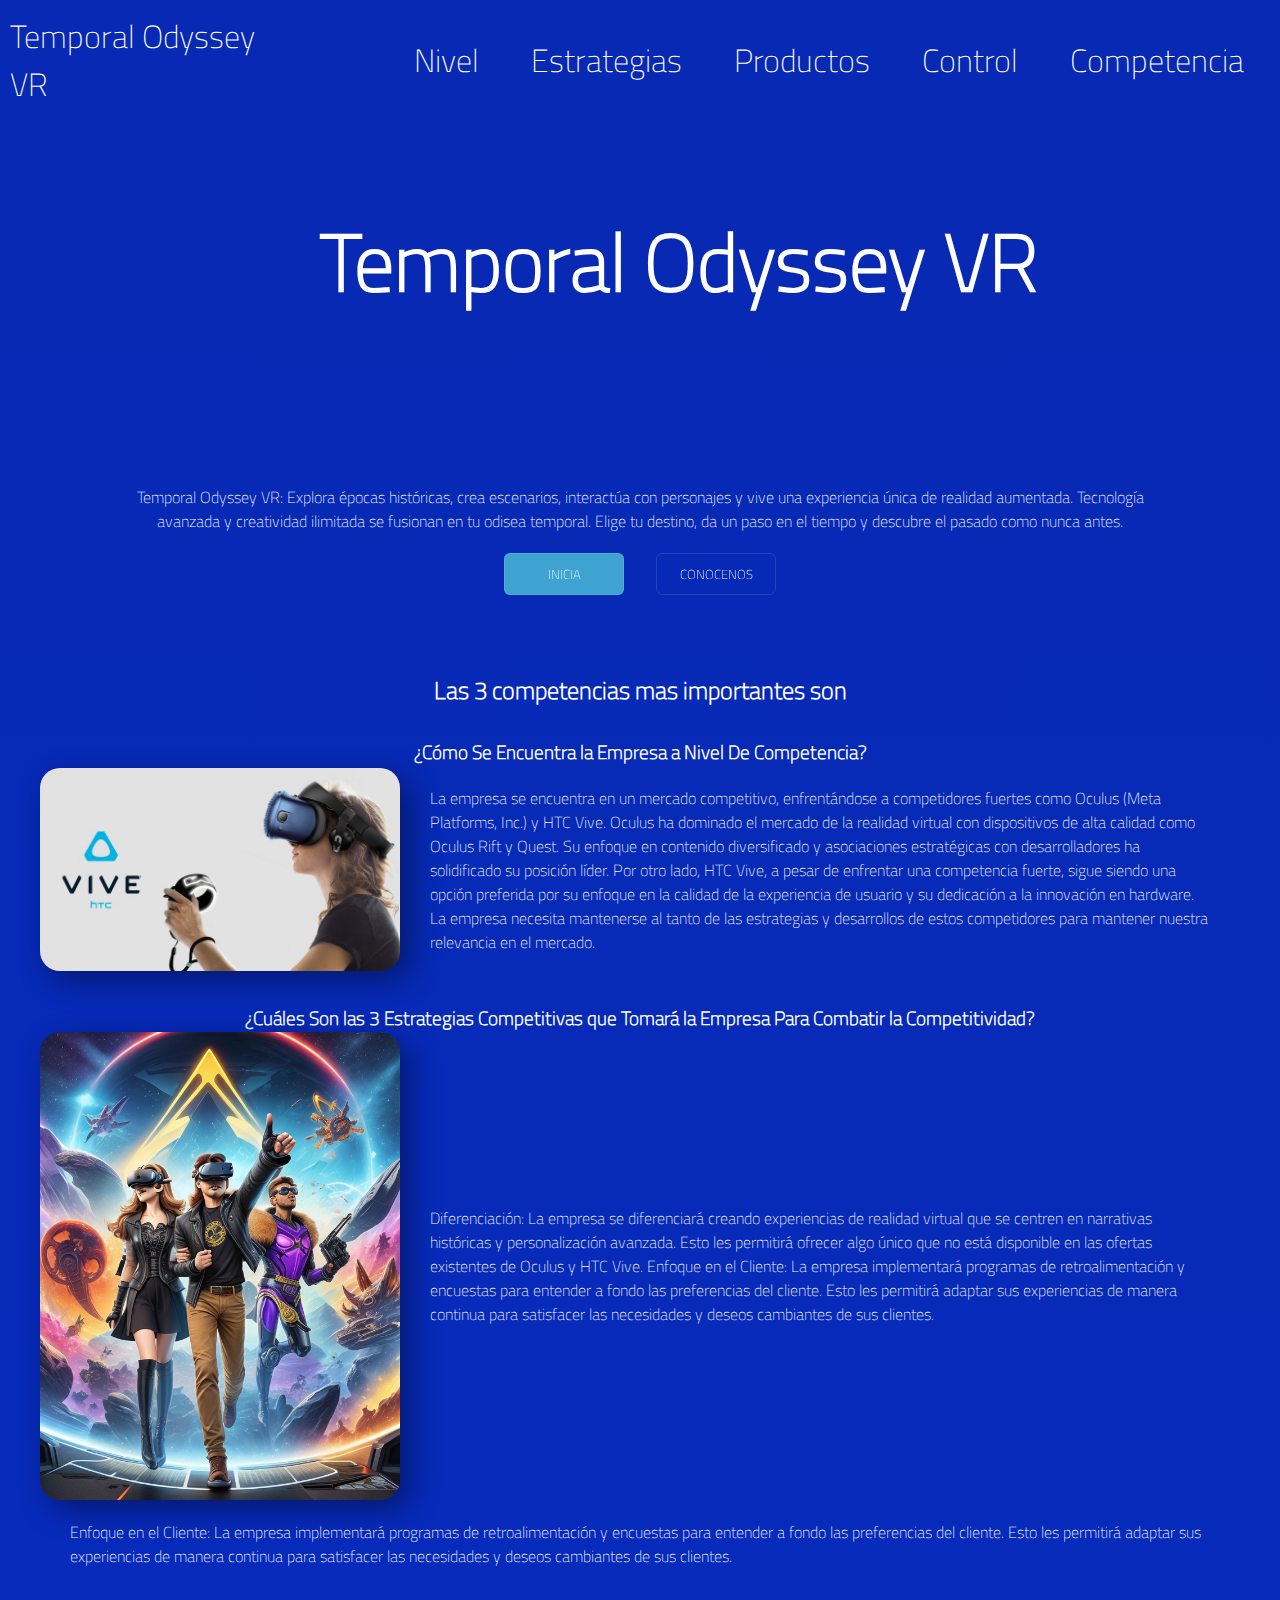
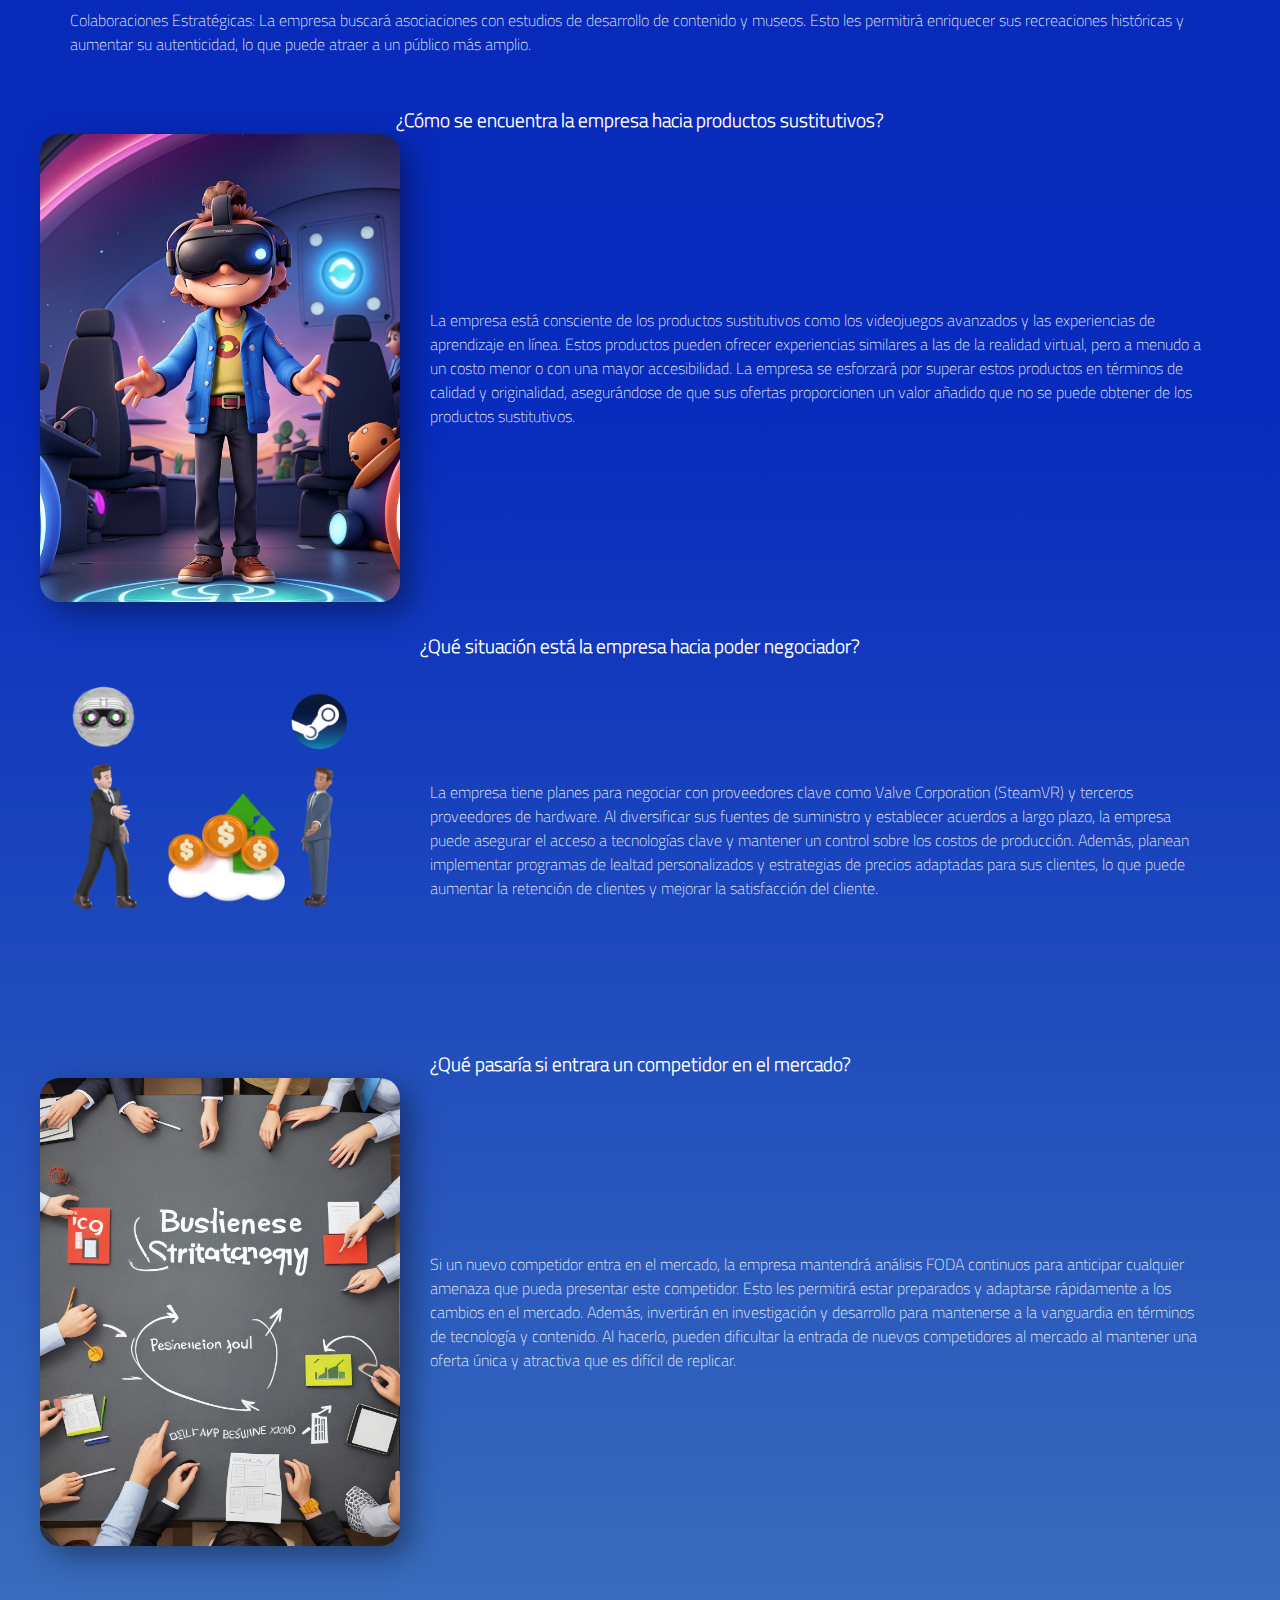
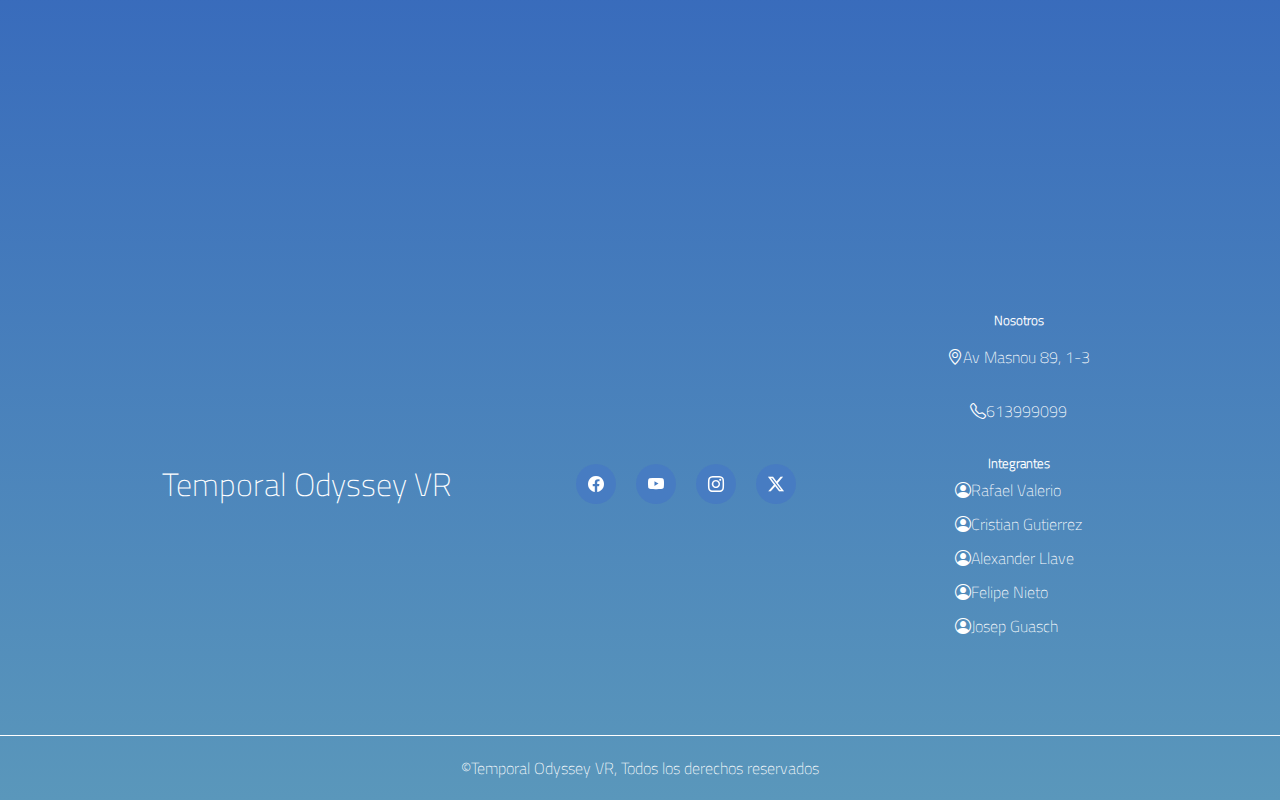
==== commit 2c521313: "algunas actualizaciones y cambios" ====
--- a/index.html
+++ b/index.html
@@ -41,9 +41,9 @@
         </div>
         <div class="page-content">
             <div class="inner-content">
-                <p>Sumérgete en un viaje único a través del tiempo y la realidad aumentada, donde puedes explorar cualquier época de la historia. La característica destacada te permite crear tus propios escenarios, desde antiguas civilizaciones hasta futuros distópicos. Sé el arquitecto de tu propia aventura temporal, interactúa con personajes históricos y descubre secretos en mundos imaginarios. Temporal Odyssey VR combina tecnología avanzada con creatividad ilimitada para ofrecerte una experiencia única. ¡Elige tu destino, da un paso en el tiempo y vive la odisea como nunca antes!</p>
+                <p>Temporal Odyssey VR: Explora épocas históricas, crea escenarios, interactúa con personajes y vive una experiencia única de realidad aumentada. Tecnología avanzada y creatividad ilimitada se fusionan en tu odisea temporal. Elige tu destino, da un paso en el tiempo y descubre el pasado como nunca antes.</p>
                 <div class="buttons">
-                    <a href="#" class="active">INICIA</a>
+                    <a href="#competencia" class="active">INICIA</a>
                     <a href="./pagina2.html">CONOCENOS</a>
                 </div>
             </div>
@@ -58,7 +58,7 @@
                     <h3>¿Cómo Se Encuentra la Empresa a Nivel De Competencia?</h3>
                     <div class="articles-info">
                         <p>La empresa se encuentra en un mercado competitivo, enfrentándose a competidores fuertes como Oculus (Meta Platforms, Inc.) y HTC Vive. Oculus ha dominado el mercado de la realidad virtual con dispositivos de alta calidad como Oculus Rift y Quest. Su enfoque en contenido diversificado y asociaciones estratégicas con desarrolladores ha solidificado su posición líder. Por otro lado, HTC Vive, a pesar de enfrentar una competencia fuerte, sigue siendo una opción preferida por su enfoque en la calidad de la experiencia de usuario y su dedicación a la innovación en hardware. La empresa necesita mantenerse al tanto de las estrategias y desarrollos de estos competidores para mantener nuestra relevancia en el mercado.</p>
-                    <img src="media/Business-Plan-bro.png" alt="estrategia 1">
+                    <img src="media/vive-sub-banner.jpg" alt="estrategia 1" style="box-shadow: 10px 10px 30px rgba(0, 0, 0, .4); border-radius:20px;">
                     </div>
                 </article>
                 <article id="estrategias" class="about-competencia-one box-article-about">
@@ -70,7 +70,7 @@
                          La empresa se diferenciará creando experiencias de realidad virtual que se centren en narrativas históricas y personalización avanzada. Esto les permitirá ofrecer algo único que no está disponible en las ofertas existentes de Oculus y HTC Vive.
                         Enfoque en el Cliente:
                         La empresa implementará programas de retroalimentación y encuestas para entender a fondo las preferencias del cliente. Esto les permitirá adaptar sus experiencias de manera continua para satisfacer las necesidades y deseos cambiantes de sus clientes.</p>
-                    <img src="media/Business-Plan-bro.png" alt="estrategia 1">
+                    <img src="media/Absolute_Reality_v16_VR_glasses_temporal_odyssey_0.jpg" alt="estrategia 1" style="box-shadow: 10px 10px 30px rgba(0, 0, 0, .4); border-radius:20px;">
                     </div>
                     <div class="articles-info">
                         <p>Enfoque en el Cliente:
@@ -88,7 +88,7 @@
                     <h3>¿Cómo se encuentra la empresa hacia productos sustitutivos?</h3>
                     <div class="articles-info">
                         <p>La empresa está consciente de los productos sustitutivos como los videojuegos avanzados y las experiencias de aprendizaje en línea. Estos productos pueden ofrecer experiencias similares a las de la realidad virtual, pero a menudo a un costo menor o con una mayor accesibilidad. La empresa se esforzará por superar estos productos en términos de calidad y originalidad, asegurándose de que sus ofertas proporcionen un valor añadido que no se puede obtener de los productos sustitutivos.</p>
-                    <img src="media/Business-Plan-bro.png" alt="estrategia 1">
+                    <img src="media/3D_Animation_Style_VR_glasses_temporal_odyssey_1.jpg" alt="estrategia 1" style="box-shadow: 10px 10px 30px rgba(0, 0, 0, .4); border-radius:20px;">
                     </div>
                 </article>
                 <article id="control" class="about-competencia-one box-article-about">
@@ -96,7 +96,7 @@
                     <h3>¿Qué situación está la empresa hacia poder negociador?</h3>
                     <div class="articles-info">
                         <p>La empresa tiene planes para negociar con proveedores clave como Valve Corporation (SteamVR) y terceros proveedores de hardware. Al diversificar sus fuentes de suministro y establecer acuerdos a largo plazo, la empresa puede asegurar el acceso a tecnologías clave y mantener un control sobre los costos de producción. Además, planean implementar programas de lealtad personalizados y estrategias de precios adaptadas para sus clientes, lo que puede aumentar la retención de clientes y mejorar la satisfacción del cliente.</p>
-                    <img src="media/Business-Plan-bro.png" alt="estrategia 1">
+                    <img src="media/Team Network (HD).png" alt="estrategia 1">
                     </div>
                 </article>
                 <article id="competidor" class="about-competencia-one box-article-about">
@@ -104,7 +104,7 @@
                     <h3>¿Qué pasaría si entrara un competidor en el mercado?</h3>
                     <div class="articles-info">
                         <p>Si un nuevo competidor entra en el mercado, la empresa mantendrá análisis FODA continuos para anticipar cualquier amenaza que pueda presentar este competidor. Esto les permitirá estar preparados y adaptarse rápidamente a los cambios en el mercado. Además, invertirán en investigación y desarrollo para mantenerse a la vanguardia en términos de tecnología y contenido. Al hacerlo, pueden dificultar la entrada de nuevos competidores al mercado al mantener una oferta única y atractiva que es difícil de replicar. </p>
-                    <img src="media/Business-Plan-bro.png" alt="estrategia 1">
+                    <img src="media/Absolute_Reality_v16_business_strategy_2.jpg" alt="estrategia 1" style="box-shadow: 10px 10px 30px rgba(0, 0, 0, .4); border-radius:20px;">
                     </div>
                 </article>
             </div>    
@@ -132,23 +132,23 @@
                 <div class="box-footer column-bro">
                     <h5>Integrantes</h5>
                     <ul class="ul-amigos">
-                        <li class="amigos-pendejos">
+                        <li class="amigos-integrantes">
                             <i class="bi bi-person-circle"></i>
                             <p>Rafael Valerio</p>
                         </li>
-                        <li class="amigos-pendejos">
+                        <li class="amigos-integrantes">
                             <i class="bi bi-person-circle"></i>
                             <p>Cristian Gutierrez</p>
                         </li>
-                        <li class="amigos-pendejos">
+                        <li class="amigos-integrantes">
                             <i class="bi bi-person-circle"></i>
                             <p>Alexander Llave</p>
                         </li>
-                        <li class="amigos-pendejos">
+                        <li class="amigos-integrantes">
                             <i class="bi bi-person-circle"></i>
                             <p>Felipe Nieto</p>
                         </li>
-                        <li class="amigos-pendejos">
+                        <li class="amigos-integrantes">
                             <i class="bi bi-person-circle"></i>
                             <p>Josep Guasch</p>
                         </li>
--- a/styles.css
+++ b/styles.css
@@ -21,9 +21,12 @@
 body {
     background: linear-gradient(to bottom, #0729b3, #072bbd, #5a97bb);
     font-family: 'titillium';
-
-}
-
+    
+    
+}
+html {
+    scroll-behavior: smooth;
+}
 .wrapper {
     width: 1200px;
     margin: 0 auto;
@@ -58,8 +61,145 @@
     z-index: -1;
     transition: 1s;
 }
-
-
+.Container-card{
+    /* width: 400px;
+    height: 300px; */
+    display: flex;
+    justify-content: center;
+    align-items: center;
+    margin-top: 10%;
+    margin-right: 5%;
+    padding: 15%;
+    align-content: center;
+}
+.cardT {
+    width: 580px;
+    height: 500px;
+    border-radius: 30px;
+    background: rgba( 255, 255, 255, 0.2 );
+    box-shadow: 0 8px 32px 0 rgba( 31, 38, 135, 0.37 );
+    backdrop-filter: blur( 16.5px );
+    -webkit-backdrop-filter: blur( 16.5px );
+    border: 20px transparent;
+    box-shadow: 0 4px 8px rgba(0,0,0,0.3) !important;
+    position: relative;
+    z-index: 3;
+    display: grid;
+    grid-template-columns: 1fr; /* Single column */
+     /* Spacing between grid items */
+}
+  
+.cardT .p-profile {
+    display: flex;
+    justify-content: center;
+    top: -95px;
+    position: relative;
+}
+  
+.cardT .p-profile img {
+    width: 120px;
+    height: 120px;
+    object-fit: cover;
+    border-radius: 50%;
+    box-shadow: 10px 10px 30px rgba(0, 0, 0, .4);
+}
+  
+.cardT .name {
+    top: -30px;
+    position: relative;
+    grid-column: 1; /* Span across the single column */
+}
+  
+.cardT .name h2,
+.cardT .name p {
+    font-family: 'titillium';
+    text-align: center;
+}
+  
+.cardT .name h2 {
+    font-family: 'titillium';
+    color: #fafafa;
+    text-shadow: 1px 1px 2px #000, 0 0 1em #000;
+}
+  
+.cardT .name p {
+    margin: 5px 0;
+    text-shadow: 1px 1px 2px #000, 0 0 1em #000;
+}
+  
+  
+.cardT .inforce {
+    display: flex;
+    justify-content: space-around;
+    margin: 50px 0;
+    grid-column: 1; /* Span across the single column */
+    align-items: center;
+    align-content: center;
+    text-align: center;
+}
+  
+.cardT .inforce h4 {
+    color: #ffffff;
+    font-family: 'titillium';
+    font-weight: 800;
+    text-align: center;
+    font-size: 20px;
+    text-shadow: 1px 1px 2px #000, 0 0 1em #000;
+}
+  
+.cardT .inforce p {
+    font-family: 'titillium';
+    text-align: center;
+    font-weight: 400;
+    padding: 4px 15px;
+    color: #ffffff;
+    text-shadow: 1px 1px 2px #000, 0 0 1em #000;
+}
+  
+.cardT .more {
+    grid-column: 1;/* Span across the single column */
+}
+  
+.cardT .more button {
+    padding: 15px 40px;
+    border: 1.5px solid #3fa3d1;
+    border-radius: 30px;
+    color: white;
+    background: #3fa3d1;
+    font-weight: 600;
+    width: 80%;
+    cursor: pointer;
+    position: relative;
+    border: none;
+    overflow: hidden;
+    z-index: 1;
+    font-family: 'titillium';
+    margin-left: 55px;
+    margin-bottom: 15px;
+    box-shadow: 10px 10px 30px rgba(0, 0, 0, .4);
+}
+  
+.cardT .more button::before {
+    content: '';
+    position: absolute;
+    left: 0;
+    top: 0;
+    transform: translateX(-100%);
+    background: white;
+    width: 100%;
+    height: 100%;
+    transition: all .2s;
+    border-radius: 30px;
+    z-index: -1;
+}
+  
+.cardT .more button:hover::before {
+    transform: translateX(0%);
+}
+  
+.cardT .more button:hover {
+    color: #3fa3d1;
+}
 
 /* .about  */
 
@@ -266,7 +406,7 @@
     flex-direction: column;
 }
 
-.amigos-pendejos {
+.amigos-integrantes {
     display: flex;
     padding-top: 5px;
     padding-bottom: 5px;
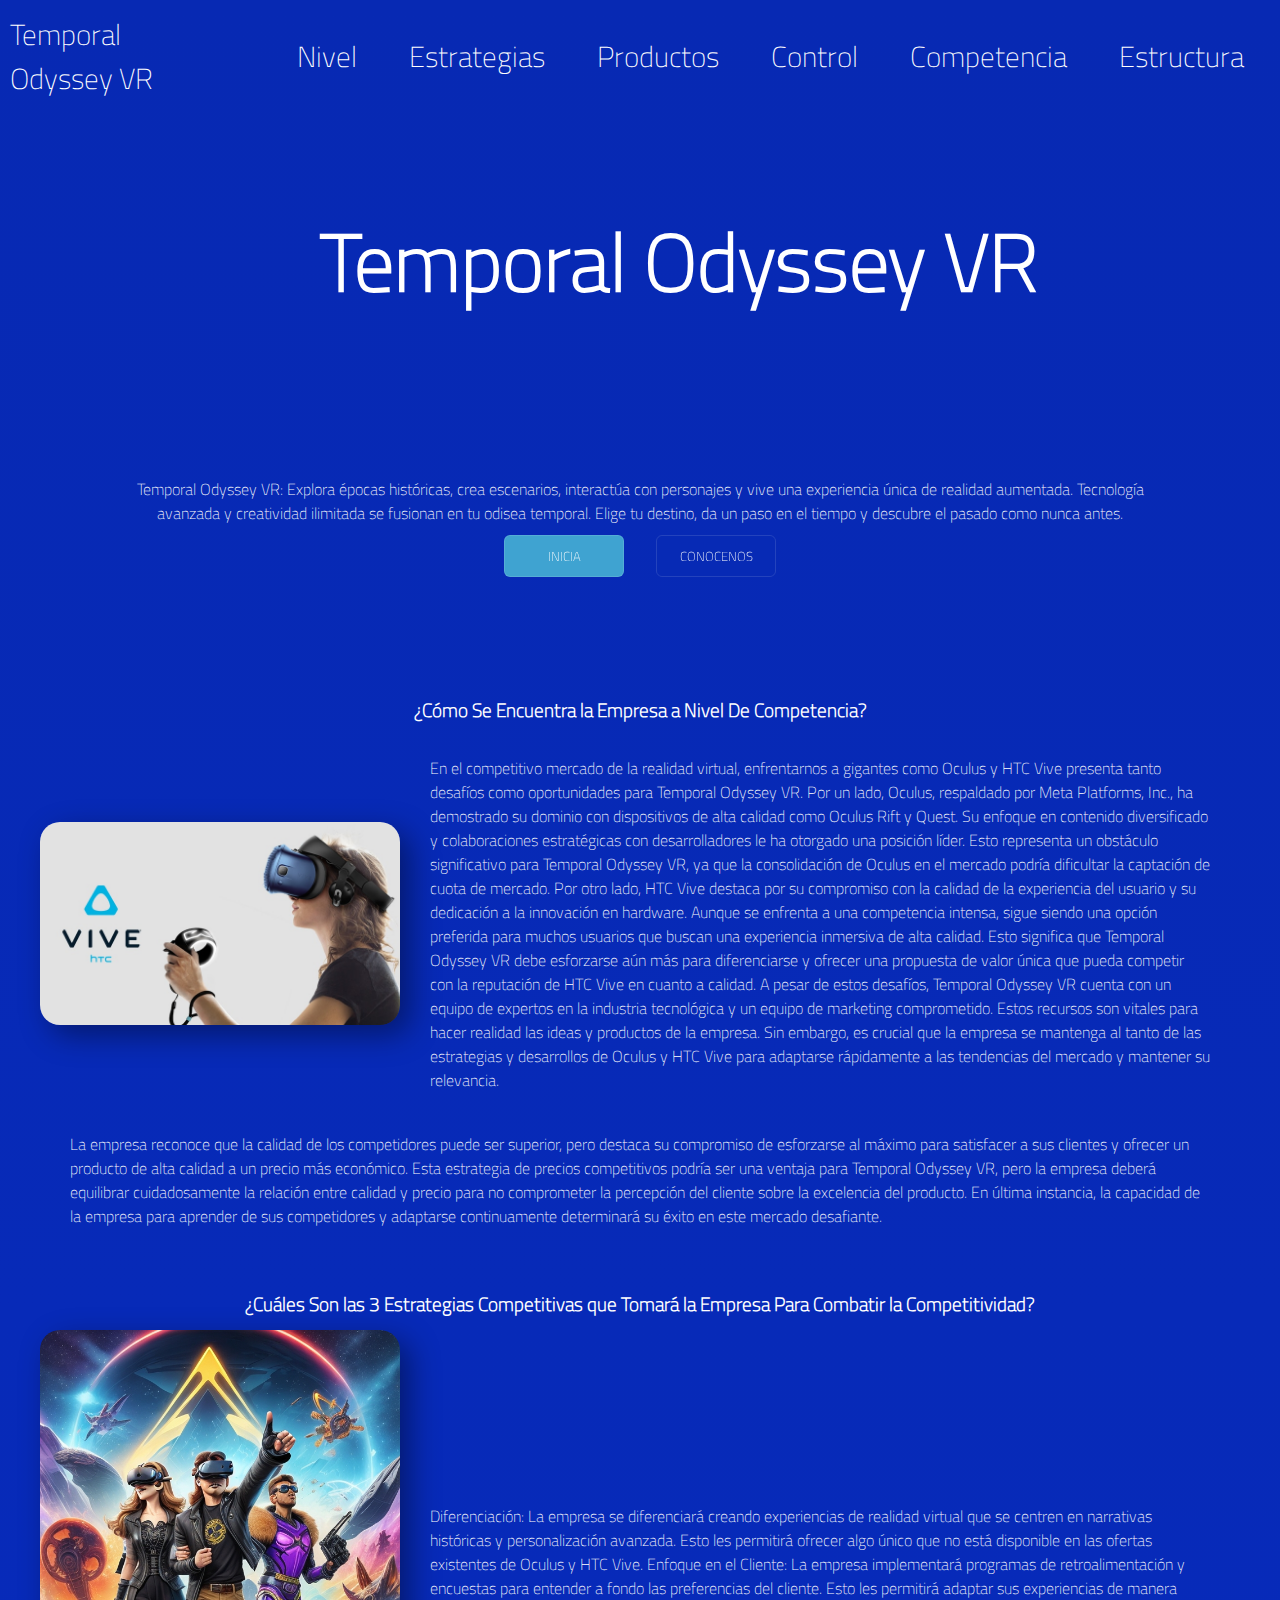
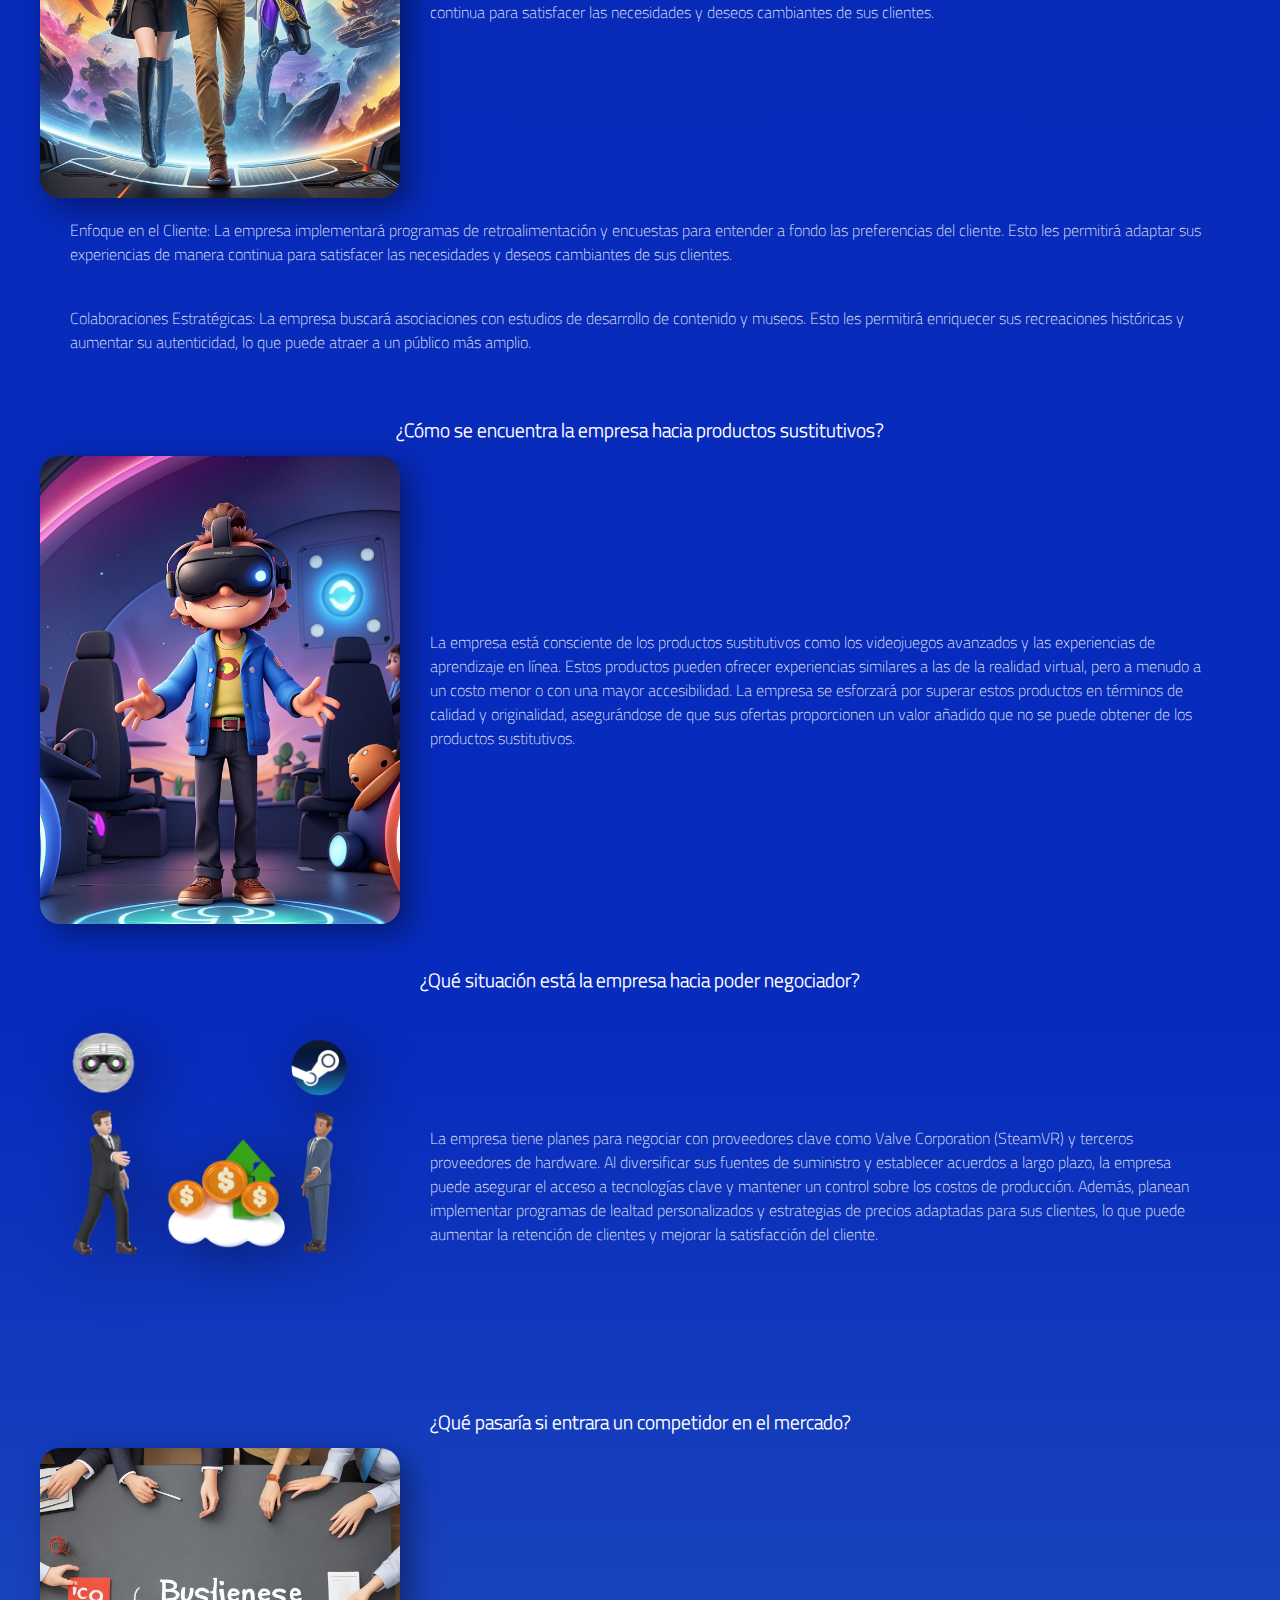
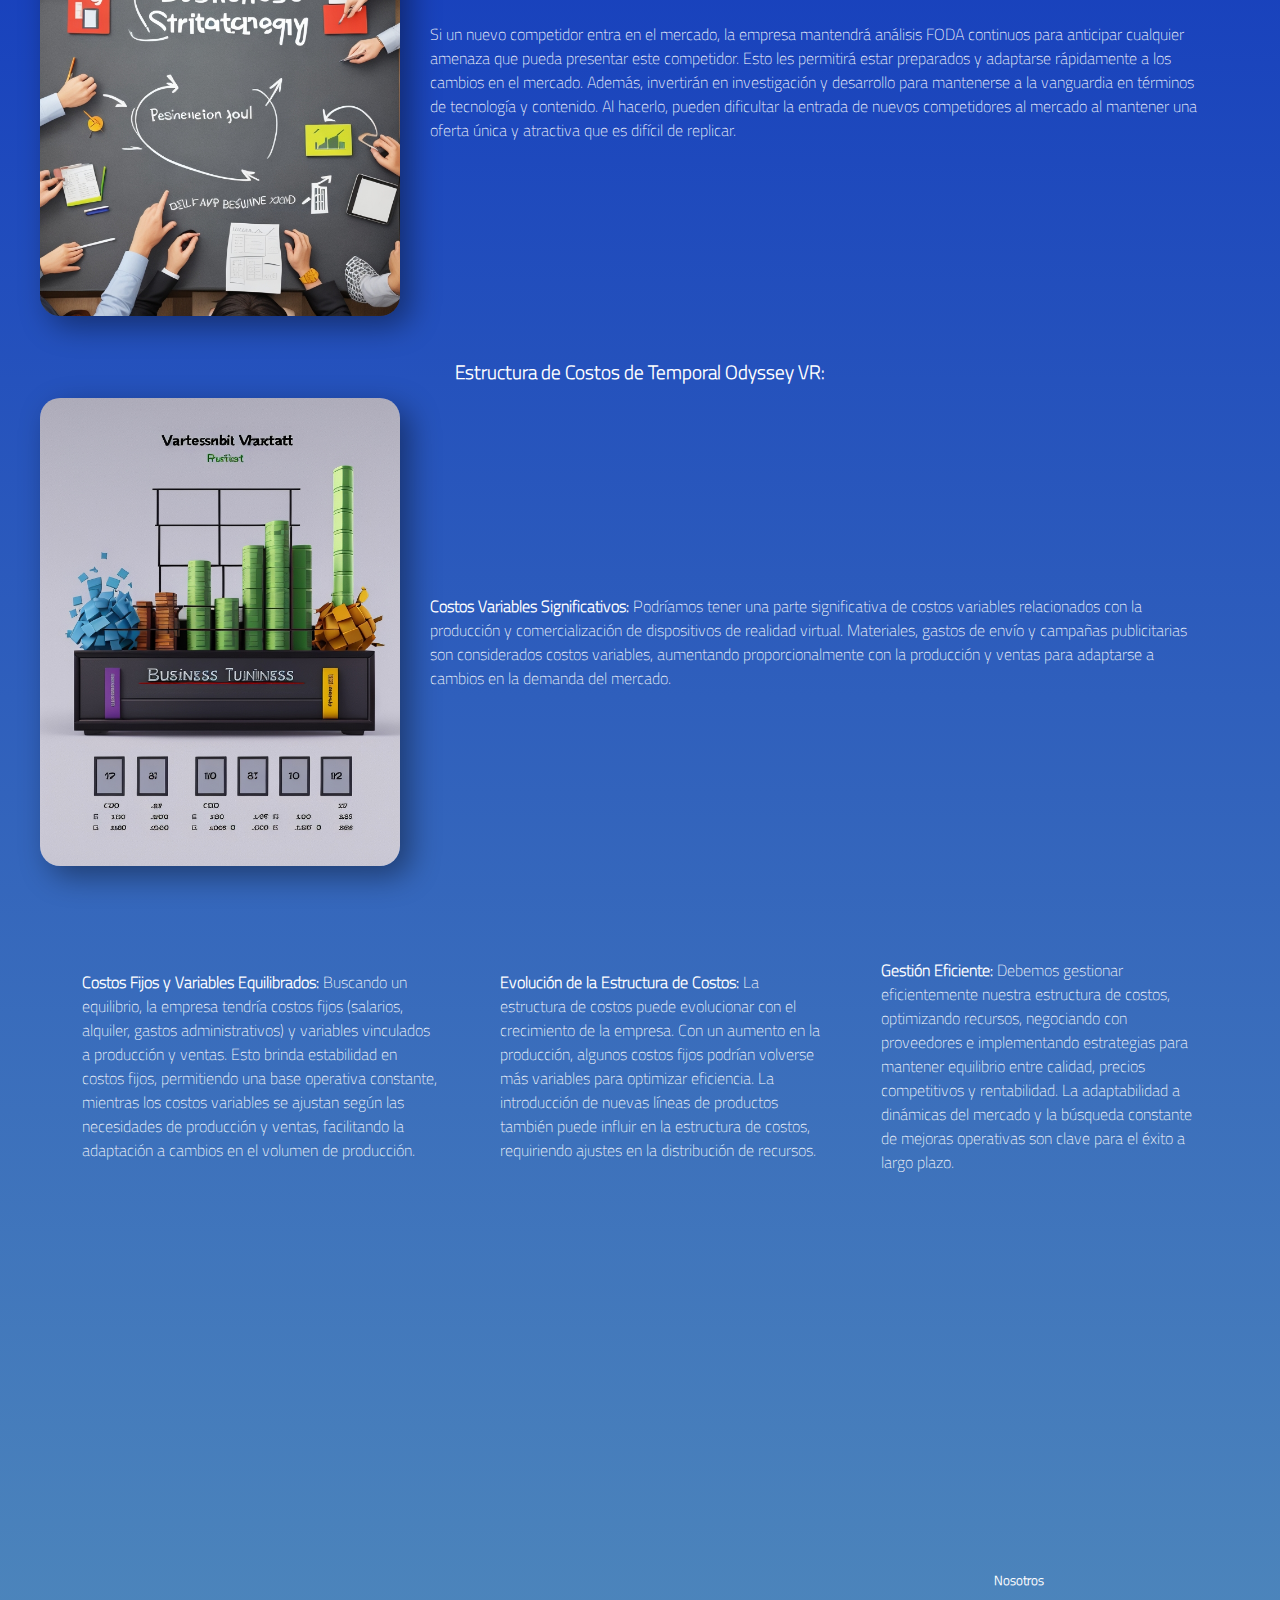
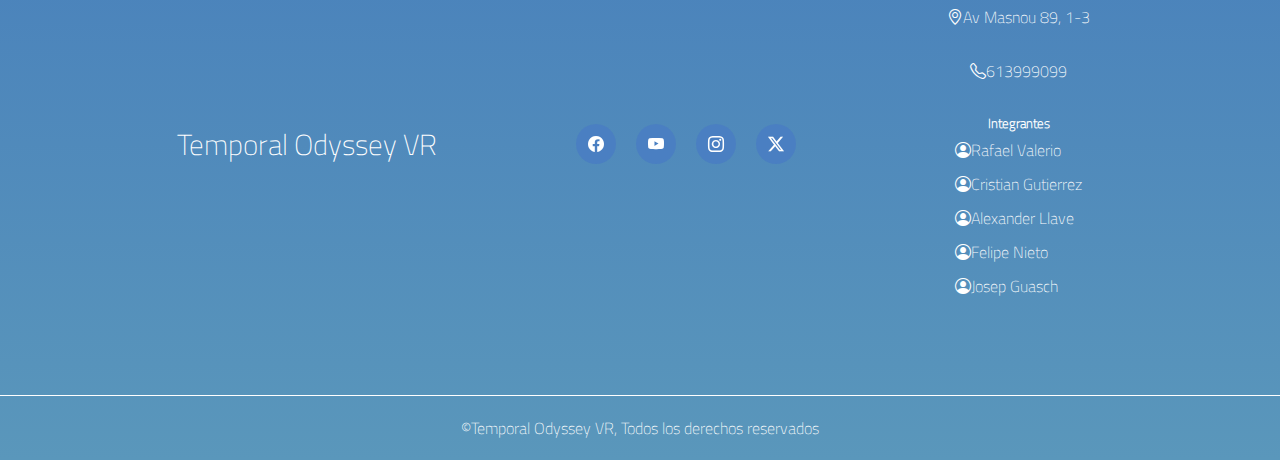
==== commit 7b155f66: "contenido actualizado" ====
--- a/index.html
+++ b/index.html
@@ -30,6 +30,7 @@
                         <li><a href="#productos">Productos</a></li>
                         <li><a href="#control">Control</a></li>
                         <li><a href="#competidor">Competencia</a></li>
+                        <li><a href="#estructura">Estructura</a></li>
                     </ul>
                 </div>
             </div>
@@ -52,13 +53,22 @@
     <main class="main">
         <section id="competencia">
             <div class="wrapper">
-                <h2 class="h2-center">Las 3 competencias mas importantes son</h2> <!--hay que corregir esto--> 
                 <article class="about-competencia-one box-article-about">
                     <!--    RELLENAR CON EL CONTENIDO QUE LE VAMOS A COLOCAR  -->
                     <h3>¿Cómo Se Encuentra la Empresa a Nivel De Competencia?</h3>
                     <div class="articles-info">
-                        <p>La empresa se encuentra en un mercado competitivo, enfrentándose a competidores fuertes como Oculus (Meta Platforms, Inc.) y HTC Vive. Oculus ha dominado el mercado de la realidad virtual con dispositivos de alta calidad como Oculus Rift y Quest. Su enfoque en contenido diversificado y asociaciones estratégicas con desarrolladores ha solidificado su posición líder. Por otro lado, HTC Vive, a pesar de enfrentar una competencia fuerte, sigue siendo una opción preferida por su enfoque en la calidad de la experiencia de usuario y su dedicación a la innovación en hardware. La empresa necesita mantenerse al tanto de las estrategias y desarrollos de estos competidores para mantener nuestra relevancia en el mercado.</p>
+                        <p>En el competitivo mercado de la realidad virtual, enfrentarnos a gigantes como Oculus y HTC Vive presenta tanto desafíos como oportunidades para Temporal Odyssey VR. Por un lado, Oculus, respaldado por Meta Platforms, Inc., ha demostrado su dominio con dispositivos de alta calidad como Oculus Rift y Quest. Su enfoque en contenido diversificado y colaboraciones estratégicas con desarrolladores le ha otorgado una posición líder. Esto representa un obstáculo significativo para Temporal Odyssey VR, ya que la consolidación de Oculus en el mercado podría dificultar la captación de cuota de mercado.
+
+                            Por otro lado, HTC Vive destaca por su compromiso con la calidad de la experiencia del usuario y su dedicación a la innovación en hardware. Aunque se enfrenta a una competencia intensa, sigue siendo una opción preferida para muchos usuarios que buscan una experiencia inmersiva de alta calidad. Esto significa que Temporal Odyssey VR debe esforzarse aún más para diferenciarse y ofrecer una propuesta de valor única que pueda competir con la reputación de HTC Vive en cuanto a calidad.
+                        
+                            A pesar de estos desafíos, Temporal Odyssey VR cuenta con un equipo de expertos en la industria tecnológica y un equipo de marketing comprometido. Estos recursos son vitales para hacer realidad las ideas y productos de la empresa. Sin embargo, es crucial que la empresa se mantenga al tanto de las estrategias y desarrollos de Oculus y HTC Vive para adaptarse rápidamente a las tendencias del mercado y mantener su relevancia.
+                        </p>
                     <img src="media/vive-sub-banner.jpg" alt="estrategia 1" style="box-shadow: 10px 10px 30px rgba(0, 0, 0, .4); border-radius:20px;">
+                    </div>
+                    <div class="articles-info">
+                        <p>La empresa reconoce que la calidad de los competidores puede ser superior, pero destaca su compromiso de esforzarse al máximo para satisfacer a sus clientes y ofrecer un producto de alta calidad a un precio más económico. Esta estrategia de precios competitivos podría ser una ventaja para Temporal Odyssey VR, pero la empresa deberá equilibrar cuidadosamente la relación entre calidad y precio para no comprometer la percepción del cliente sobre la excelencia del producto. En última instancia, la capacidad de la empresa para aprender de sus competidores y adaptarse continuamente determinará su éxito en este mercado desafiante.
+                        </p>
+                    
                     </div>
                 </article>
                 <article id="estrategias" class="about-competencia-one box-article-about">
@@ -96,7 +106,7 @@
                     <h3>¿Qué situación está la empresa hacia poder negociador?</h3>
                     <div class="articles-info">
                         <p>La empresa tiene planes para negociar con proveedores clave como Valve Corporation (SteamVR) y terceros proveedores de hardware. Al diversificar sus fuentes de suministro y establecer acuerdos a largo plazo, la empresa puede asegurar el acceso a tecnologías clave y mantener un control sobre los costos de producción. Además, planean implementar programas de lealtad personalizados y estrategias de precios adaptadas para sus clientes, lo que puede aumentar la retención de clientes y mejorar la satisfacción del cliente.</p>
-                    <img src="media/Team Network (HD).png" alt="estrategia 1">
+                    <img src="media/Team Network (HD).png" alt="estrategia 1" style="filter: drop-shadow(10px 10px 30px rgba(0, 0, 0, 0.4));">
                     </div>
                 </article>
                 <article id="competidor" class="about-competencia-one box-article-about">
@@ -105,6 +115,24 @@
                     <div class="articles-info">
                         <p>Si un nuevo competidor entra en el mercado, la empresa mantendrá análisis FODA continuos para anticipar cualquier amenaza que pueda presentar este competidor. Esto les permitirá estar preparados y adaptarse rápidamente a los cambios en el mercado. Además, invertirán en investigación y desarrollo para mantenerse a la vanguardia en términos de tecnología y contenido. Al hacerlo, pueden dificultar la entrada de nuevos competidores al mercado al mantener una oferta única y atractiva que es difícil de replicar. </p>
                     <img src="media/Absolute_Reality_v16_business_strategy_2.jpg" alt="estrategia 1" style="box-shadow: 10px 10px 30px rgba(0, 0, 0, .4); border-radius:20px;">
+                    </div>
+                </article>
+                <article id="estructura" class="about-competencia-one box-article-about">
+                    <!--    RELLENAR CON EL CONTENIDO QUE LE VAMOS A COLOCAR  -->
+                    <h3>Estructura de Costos de Temporal Odyssey VR:</h3>
+                    <div class="articles-info">
+                        <p><b>Costos Variables Significativos:</b> Podríamos tener una parte significativa de costos variables relacionados con la producción y comercialización de dispositivos de realidad virtual. Materiales, gastos de envío y campañas publicitarias son considerados costos variables, aumentando proporcionalmente con la producción y ventas para adaptarse a cambios en la demanda del mercado.</p>
+
+                    <img src="media/3D_Animation_Style_business_variable_and_fixed_cost_structure_0.jpg" alt="estrategia 1" style="box-shadow: 10px 10px 30px rgba(0, 0, 0, .4); border-radius:20px; margin-bottom:20px;">
+                    </div>
+                </article>
+                <article id="estructura" class="about-competencia-one box-article-about2">
+                    <div class="articles-info2">
+                        <p><b>Costos Fijos y Variables Equilibrados:</b> Buscando un equilibrio, la empresa tendría costos fijos (salarios, alquiler, gastos administrativos) y variables vinculados a producción y ventas. Esto brinda estabilidad en costos fijos, permitiendo una base operativa constante, mientras los costos variables se ajustan según las necesidades de producción y ventas, facilitando la adaptación a cambios en el volumen de producción.</p>
+
+                        <p><strong>Evolución de la Estructura de Costos:</strong> La estructura de costos puede evolucionar con el crecimiento de la empresa. Con un aumento en la producción, algunos costos fijos podrían volverse más variables para optimizar eficiencia. La introducción de nuevas líneas de productos también puede influir en la estructura de costos, requiriendo ajustes en la distribución de recursos.</p>
+            
+                        <p><strong>Gestión Eficiente:</strong> Debemos gestionar eficientemente nuestra estructura de costos, optimizando recursos, negociando con proveedores e implementando estrategias para mantener equilibrio entre calidad, precios competitivos y rentabilidad. La adaptabilidad a dinámicas del mercado y la búsqueda constante de mejoras operativas son clave para el éxito a largo plazo.</p>
                     </div>
                 </article>
             </div>    
--- a/styles.css
+++ b/styles.css
@@ -220,7 +220,7 @@
 .navbar , .logo {
     font-family: 'titillium';
     text-decoration: none;
-    font-size: 2rem;
+    font-size: 1.8rem;
 }
 
 .bars-responsive > i {
@@ -245,7 +245,8 @@
     justify-content: center;
 }
 
-.box-article-about h3 {text-align: center;}
+.box-article-about h3 {text-align: center;
+padding: 1%;}
 
 .articles-info {
     display: flex;
@@ -297,7 +298,7 @@
 .page-content .buttons {
     display: flex;
     justify-content: center;
-    margin-top: 20px;
+    margin-top: 10px;
 }
 
 .page-content .buttons a {
@@ -406,6 +407,37 @@
     flex-direction: column;
 }
 
+.box-article-about2 {
+    padding-top: 30px;
+    display: flex;
+    flex-direction: row;
+    justify-content: center;
+    
+}
+
+.box-article-about2 h3 {text-align: center;}
+
+.articles-info2 {
+    display: flex;
+    flex-direction: row;
+    align-items: center;
+    margin:1%;
+    
+    
+}
+
+.articles-info2 p {
+    padding: 30px 30px 10px;
+    margin-bottom: 10px;
+
+}
+
+.box-article-about2 img {
+    width: 30%;
+}
+
+
+
 .amigos-integrantes {
     display: flex;
     padding-top: 5px;
